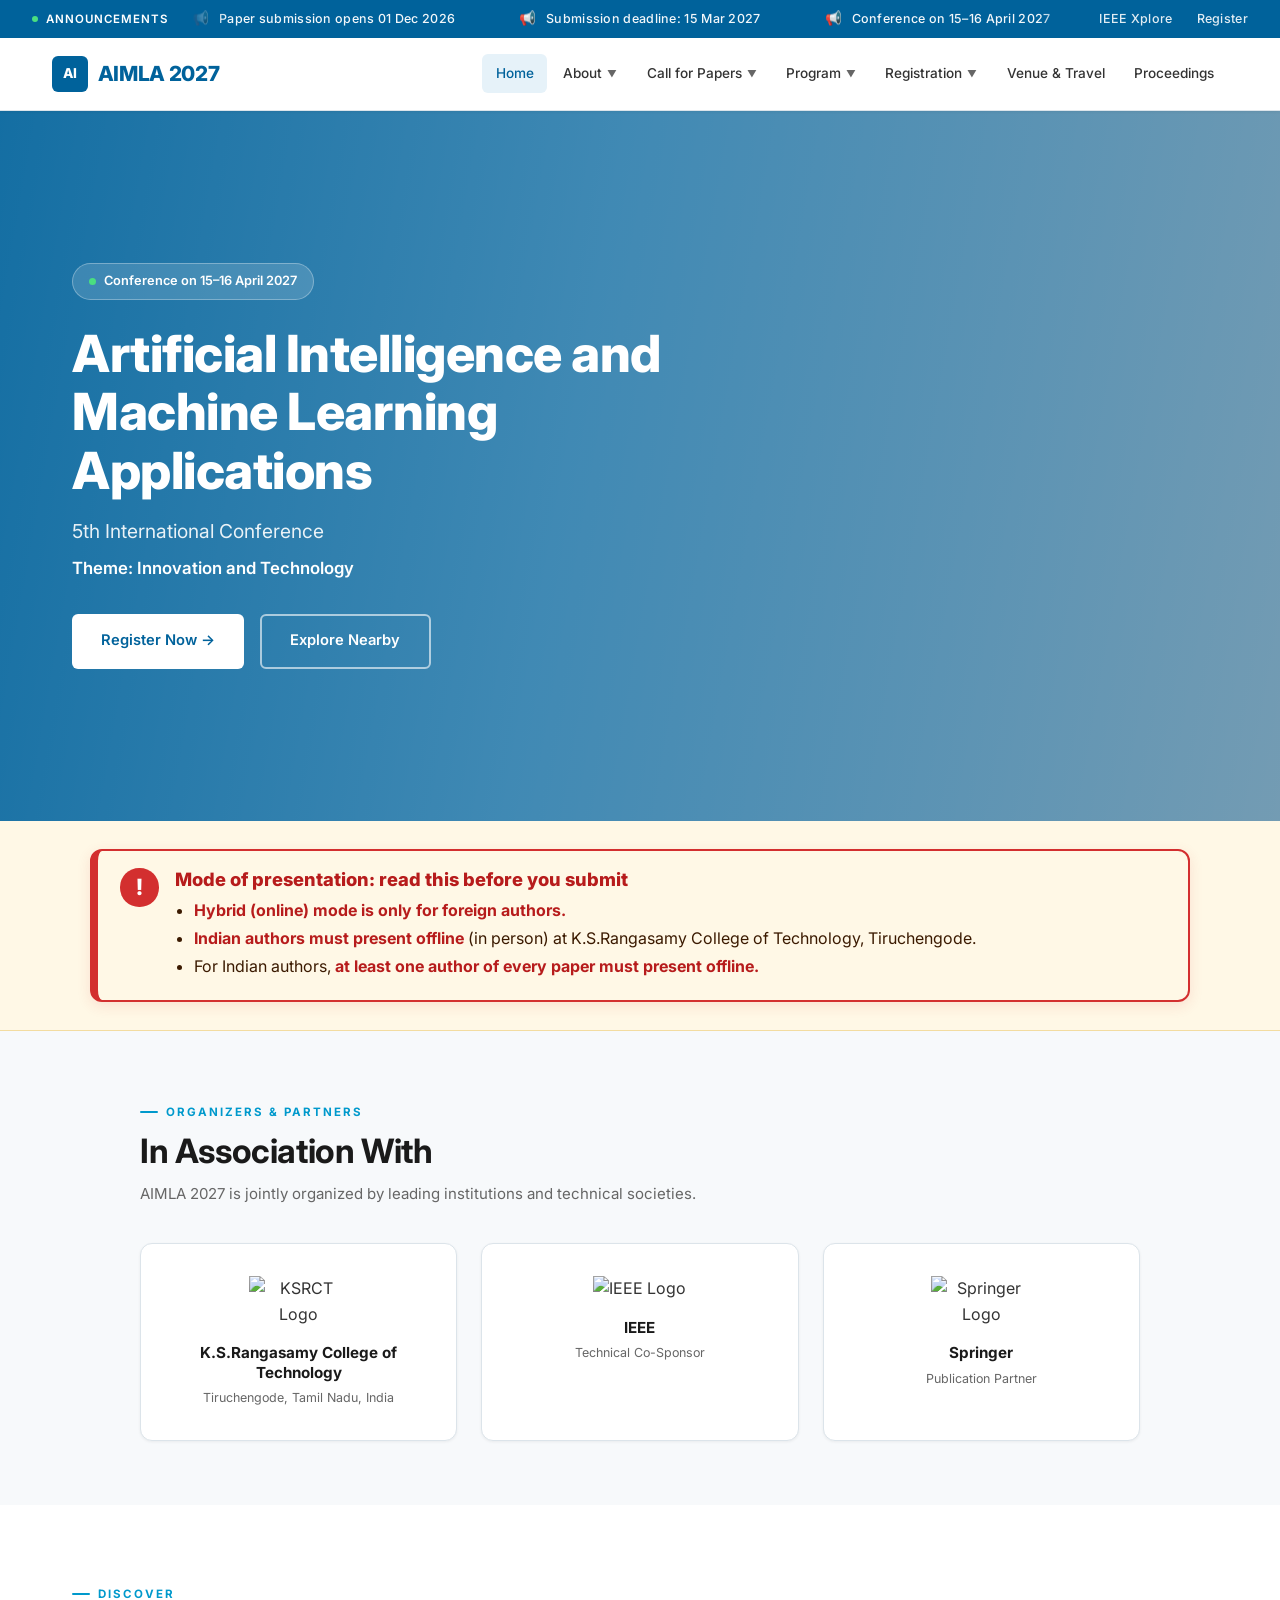
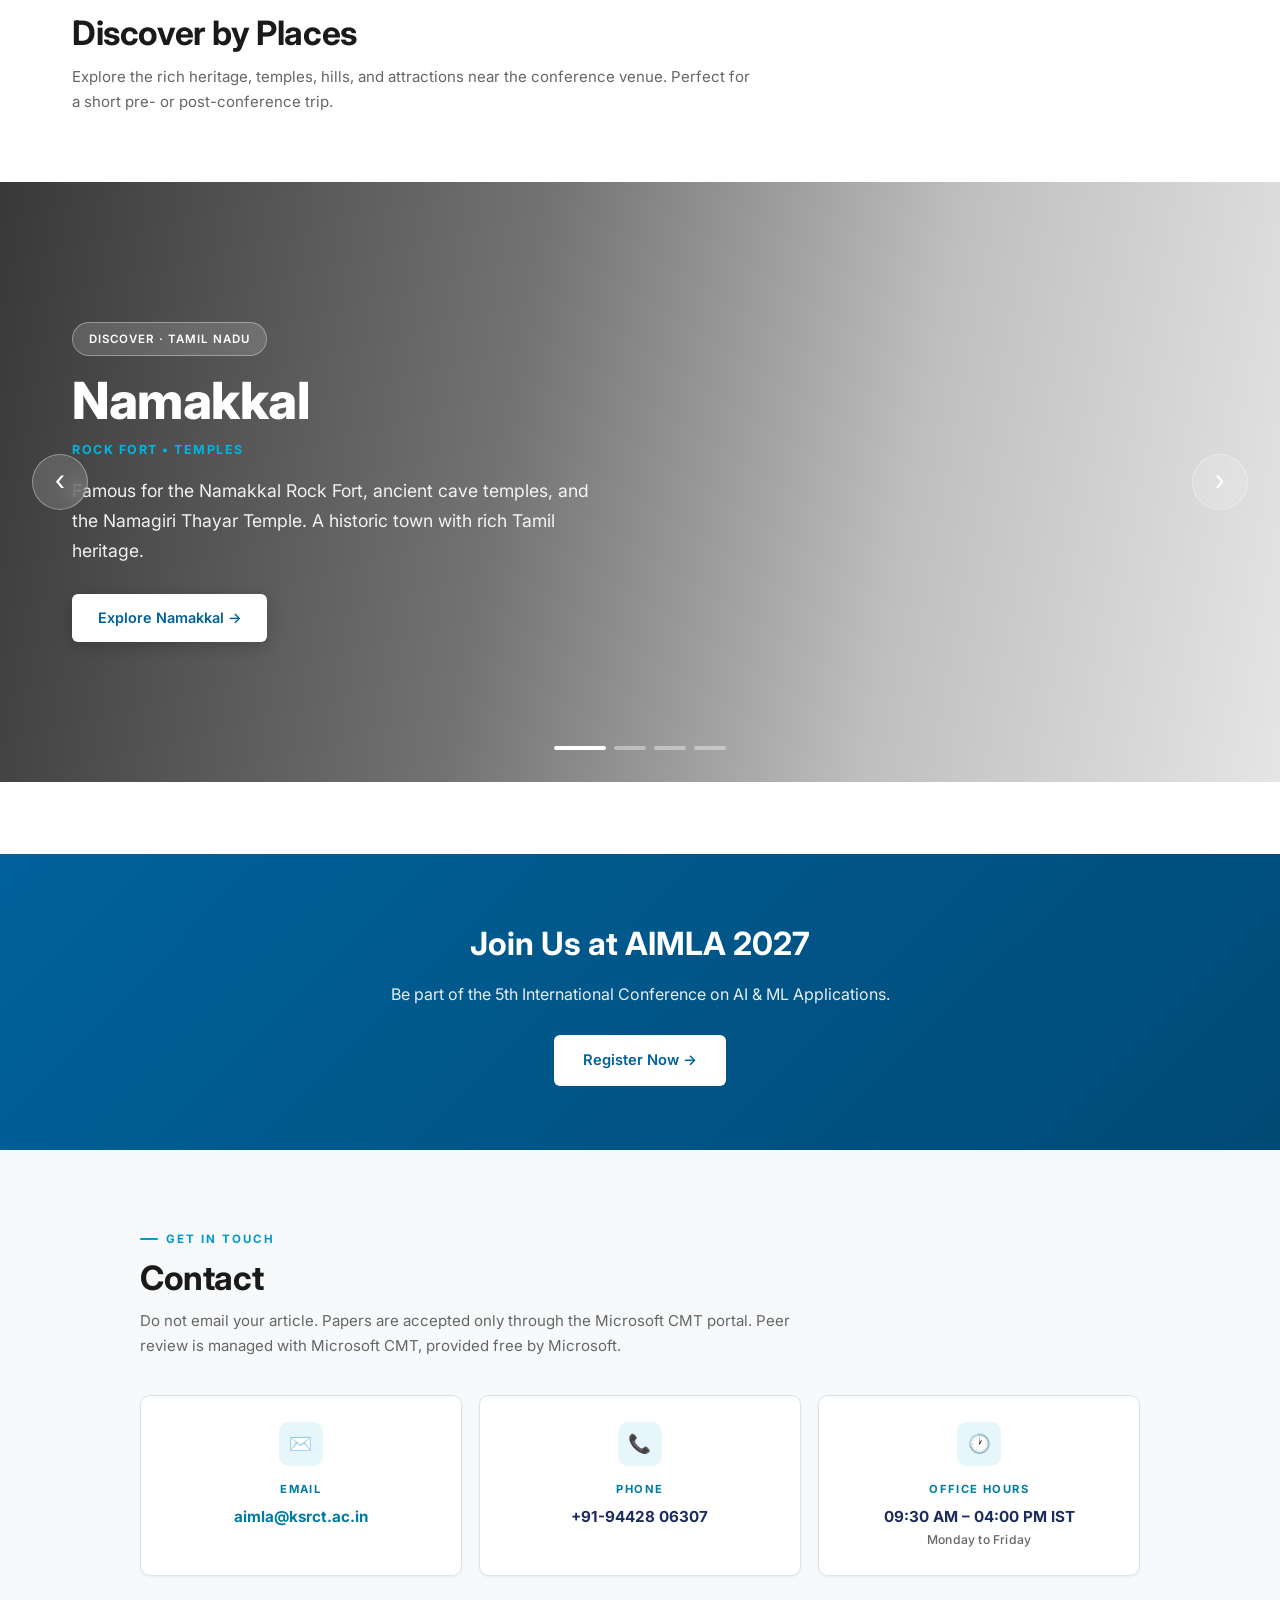
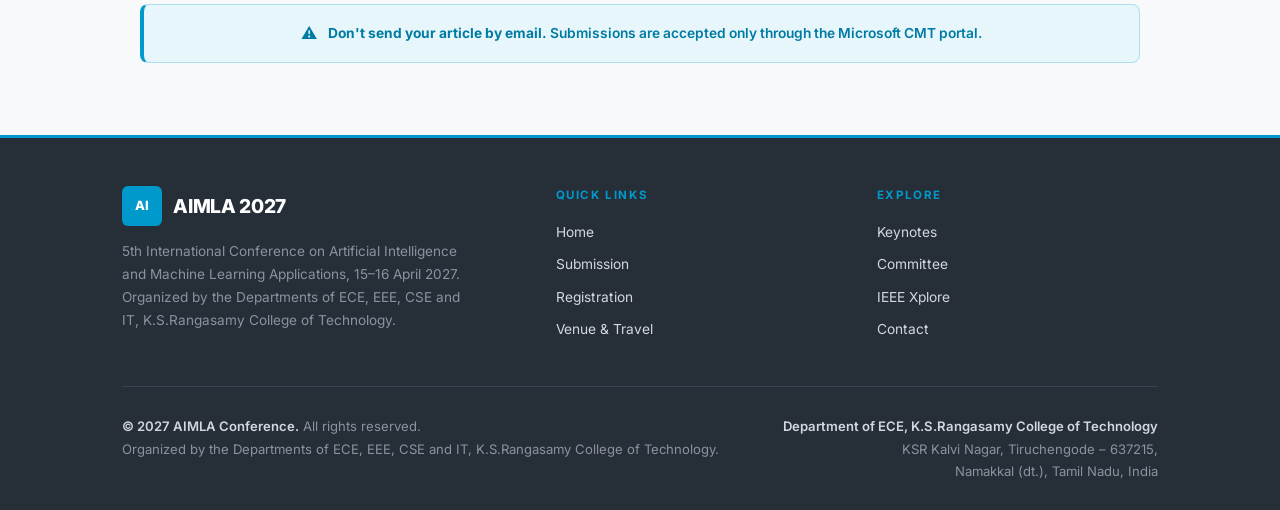
==== index.html @ 631e7b5c "Add files via upload" ====
<!DOCTYPE html>
<html lang="en">
<head>
    <meta charset="UTF-8">
    <meta name="viewport" content="width=device-width, initial-scale=1.0">
    <title>AIMLA 2027 - International Conference on AI &amp; ML Applications</title>
    <meta name="description" content="AIMLA 2027: 5th International Conference on Artificial Intelligence and Machine Learning Applications, 15–16 April 2027, K.S.Rangasamy College of Technology, Tiruchengode.">
    <link rel="preconnect" href="https://fonts.googleapis.com">
    <link rel="preconnect" href="https://fonts.gstatic.com" crossorigin>
    <link href="https://fonts.googleapis.com/css2?family=Inter:wght@300;400;500;600;700;800&family=Playfair+Display:ital,wght@0,600;0,700;1,600&display=swap" rel="stylesheet">
    <link rel="stylesheet" href="assets/css/site-header.css">
    <link rel="stylesheet" href="assets/css/home.css">
    <link rel="stylesheet" href="assets/css/site-footer.css">
</head>
<body>

    <!-- ===== TOP UTILITY BAR ===== -->
    <div class="top-bar">
        <div class="top-bar-left">Announcements</div>

        <div class="marquee-wrap" aria-label="Announcements">
            <div class="marquee-track">
                <span>Paper submission opens 01 Dec 2026</span>
                <span>Submission deadline: 15 Mar 2027</span>
                <span>Conference on 15–16 April 2027</span>
                <span>Hybrid mode is only for foreign authors · Indian authors must present offline</span>
                <span>Submit only via Microsoft CMT portal</span>
                <!-- duplicate for seamless loop -->
                <span aria-hidden="true">Paper submission opens 01 Dec 2026</span>
                <span aria-hidden="true">Submission deadline: 15 Mar 2027</span>
                <span aria-hidden="true">Conference on 15–16 April 2027</span>
                <span aria-hidden="true">Hybrid mode is only for foreign authors · Indian authors must present offline</span>
                <span aria-hidden="true">Submit only via Microsoft CMT portal</span>
            </div>
        </div>

        <div class="top-bar-links">
            <a href="https://ieeexplore.ieee.org" target="_blank" rel="noopener">IEEE Xplore</a>
            <a href="registration.html#registration">Register</a>
        </div>
    </div>

    <!-- ===== NAVIGATION ===== -->
    <nav>
        <div class="nav-container">
            <a href="index.html" class="nav-logo">
                <span class="logo-mark">AI</span>
                AIMLA 2027            </a>

            <button class="mobile-toggle" onclick="toggleNav()" aria-label="Menu">☰</button>

            <ul class="nav-menu" id="navMenu">
                <li class="nav-item active">
                    <a href="index.html">Home</a>
                </li>

                <li class="nav-item">
                    <a href="about.html">About <span class="chevron">▼</span></a>
                    <ul class="dropdown">
                        <li><a href="about.html#about">About Conference</a></li>
                        <li><a href="about.html#committee">Committee</a></li>
                        <li><a href="callforpapers.html#keynote-speakers">Keynote Speakers</a></li>
                    </ul>
                </li>

                <li class="nav-item">
                    <a href="callforpapers.html">Call for Papers <span class="chevron">▼</span></a>
                    <ul class="dropdown">
                        <li><a href="callforpapers.html#topics">Topics</a></li>
                        <li><a href="callforpapers.html#submission">Submission</a></li>
                        <li><a href="callforpapers.html#guidelines">Guidelines</a></li>
                    </ul>
                </li>

                <li class="nav-item">
                    <a href="program.html">Program <span class="chevron">▼</span></a>
                    <ul class="dropdown">
                        <li><a href="program.html#dates">Important Dates</a></li>
                        <li><a href="program.html#schedule">Schedule / Technical Sessions</a></li>
                    </ul>
                </li>

                <li class="nav-item">
                    <a href="registration.html">Registration <span class="chevron">▼</span></a>
                    <ul class="dropdown">
                        <li><a href="registration.html#fees">Fees</a></li>
                        <li><a href="registration.html#registration">Register Now</a></li>
                    </ul>
                </li>

                <li class="nav-item">
                    <a href="venue-travel.html">Venue &amp; Travel</a>
                </li>

                <li class="nav-item">
                    <a href="proceedings.html">Proceedings</a>
                </li>
            </ul>
        </div>
    </nav>
    <!-- ===== HERO ===== -->
    <section class="hero" id="home">
        <div class="hero-bg">
            <div class="slide active" style="background-image: url('https://images.unsplash.com/photo-1540575467063-178a50c2df87?w=1600&amp;q=80');"></div>
            <div class="slide" style="background-image: url('https://images.unsplash.com/photo-1505373877841-8d25f7d46678?w=1600&amp;q=80');"></div>
            <div class="slide" style="background-image: url('https://images.unsplash.com/photo-1515187029135-18ee286d815b?w=1600&amp;q=80');"></div>
            <div class="slide" style="background-image: url('https://images.unsplash.com/photo-1475721027785-f74eccf877e2?w=1600&amp;q=80');"></div>
        </div>
        <div class="hero-overlay"></div>
        <div class="hero-content">
            <div class="hero-inner">
                <div class="hero-badge">
                    <span class="dot"></span>
                    Conference on 15–16 April 2027                </div>
                <h1>Artificial Intelligence and Machine Learning Applications</h1>
                <p class="subtitle">5th International Conference</p>
                <p class="theme">Theme: Innovation and Technology</p>
                <div class="hero-buttons">
                    <a href="registration.html#registration" class="btn btn-primary">Register Now →</a>
                    <a href="#places" class="btn btn-outline">Explore Nearby</a>
                </div>
            </div>
        </div>
    </section>

    <!-- ===== MODE OF PRESENTATION ===== -->
    <section class="mode-notice-wrap" id="presentation-mode">
        <aside class="mode-notice" role="note" aria-label="Mode of presentation">
    <div class="mode-notice-icon" aria-hidden="true">!</div>
    <div class="mode-notice-body">
        <h3>Mode of presentation: read this before you submit</h3>
        <ul>
            <li><strong>Hybrid (online) mode is only for foreign authors.</strong></li>
            <li><strong>Indian authors must present offline</strong> (in person) at K.S.Rangasamy College of Technology, Tiruchengode.</li>
            <li>For Indian authors, <strong>at least one author of every paper must present offline.</strong></li>
        </ul>
    </div>
</aside>
    </section>

    <!-- ===== LOGOS ===== -->
    <section class="organizers-section" id="organizers">
        <div class="container">
            <div class="section-label">Organizers &amp; Partners</div>
            <h2 class="section-title">In Association With</h2>
            <p class="section-desc">AIMLA 2027 is jointly organized by leading institutions and technical societies.</p>

            <div class="logo-grid">
                <div class="logo-card">
                    <img src="https://static.wixstatic.com/media/8faa5b_3dc1d5462a7143ef912d4c96c3cba449~mv2.png/v1/fill/w_165,h_153,al_c,q_85/8faa5b_3dc1d5462a7143ef912d4c96c3cba449~mv2.png" alt="KSRCT Logo" loading="lazy">
                    <h3>K.S.Rangasamy College of Technology</h3>
                    <p>Tiruchengode, Tamil Nadu, India</p>
                </div>
                <div class="logo-card">
                    <img src="https://upload.wikimedia.org/wikipedia/commons/thumb/2/2f/IEEE_logo.svg/320px-IEEE_logo.svg.png" alt="IEEE Logo" loading="lazy">
                    <h3>IEEE</h3>
                    <p>Technical Co-Sponsor</p>
                </div>
                <div class="logo-card">
                    <img src="https://upload.wikimedia.org/wikipedia/commons/thumb/5/5c/Springer_Logo.svg/320px-Springer_Logo.svg.png" alt="Springer Logo" loading="lazy">
                    <h3>Springer</h3>
                    <p>Publication Partner</p>
                </div>
            </div>
        </div>
    </section>

    <!-- ===== DISCOVER BY PLACES — FULL WIDTH ===== -->
    <section class="places-section" id="places">

        <!-- Heading — container-ku ulla -->
        <div class="places-heading">
            <div class="section-label">Discover</div>
            <h2 class="section-title">Discover by Places</h2>
            <p class="section-desc">Explore the rich heritage, temples, hills, and attractions near the conference venue. Perfect for a short pre- or post-conference trip.</p>
        </div>

        <!-- ✅ FULL WIDTH CAROUSEL — container illa -->
        <div class="places-carousel">

            <!-- SLIDE 1: NAMAKKAL -->
            <div class="place-slide active">
                <div class="place-slide-bg" style="background-image: url('https://images.unsplash.com/photo-1609920658906-8223bd289001?w=1920&q=80');"></div>
                <div class="place-slide-overlay"></div>
                <div class="place-slide-content">
                    <div class="place-slide-inner">
                        <div class="place-badge">Discover · Tamil Nadu</div>
                        <h2>Namakkal</h2>
                        <p class="place-tag">Rock Fort • Temples</p>
                        <p class="place-desc">Famous for the Namakkal Rock Fort, ancient cave temples, and the Namagiri Thayar Temple. A historic town with rich Tamil heritage.</p>
                        <a href="https://www.tamilnadutourism.tn.gov.in/destinations/namakkal" target="_blank" rel="noopener" class="place-btn">Explore Namakkal →</a>
                    </div>
                </div>
            </div>

            <!-- SLIDE 2: SALEM -->
            <div class="place-slide">
                <div class="place-slide-bg" style="background-image: url('https://images.unsplash.com/photo-1582510003544-4d00b7f74220?w=1920&q=80');"></div>
                <div class="place-slide-overlay"></div>
                <div class="place-slide-content">
                    <div class="place-slide-inner">
                        <div class="place-badge">Discover · Tamil Nadu</div>
                        <h2>Salem</h2>
                        <p class="place-tag">Hills • Steel City</p>
                        <p class="place-desc">Known as the Steel City of India, Salem offers Yercaud hills, Mettur Dam, and the historic Kottai Mariamman Temple.</p>
                        <a href="https://www.tamilnadutourism.tn.gov.in/destinations/salem" target="_blank" rel="noopener" class="place-btn">Explore Salem →</a>
                    </div>
                </div>
            </div>

            <!-- SLIDE 3: ERODE -->
            <div class="place-slide">
                <div class="place-slide-bg" style="background-image: url('https://images.unsplash.com/photo-1506461883276-594a12b11cf3?w=1920&q=80');"></div>
                <div class="place-slide-overlay"></div>
                <div class="place-slide-content">
                    <div class="place-slide-inner">
                        <div class="place-badge">Discover · Tamil Nadu</div>
                        <h2>Erode</h2>
                        <p class="place-tag">Bhavani • Textile Hub</p>
                        <p class="place-desc">Home to the Bhavani Sangameswarar Temple, Vellode Bird Sanctuary, and the famous Kalingarayan Anicut on the Cauvery River.</p>
                        <a href="https://www.tamilnadutourism.tn.gov.in/destinations/erode" target="_blank" rel="noopener" class="place-btn">Explore Erode →</a>
                    </div>
                </div>
            </div>

            <!-- SLIDE 4: COIMBATORE -->
            <div class="place-slide">
                <div class="place-slide-bg" style="background-image: url('https://images.unsplash.com/photo-1598324789736-4861f89564a0?w=1920&q=80');"></div>
                <div class="place-slide-overlay"></div>
                <div class="place-slide-content">
                    <div class="place-slide-inner">
                        <div class="place-badge">Discover · Tamil Nadu</div>
                        <h2>Coimbatore</h2>
                        <p class="place-tag">Kovai • Manchester of South India</p>
                        <p class="place-desc">Gateway to the Nilgiris, with Marudhamalai Temple, Siruvani Waterfalls, and the vibrant Isha Yoga Center.</p>
                        <a href="https://www.tamilnadutourism.tn.gov.in/destinations/coimbatore" target="_blank" rel="noopener" class="place-btn">Explore Coimbatore →</a>
                    </div>
                </div>
            </div>

            <!-- ARROWS -->
            <button class="place-nav prev" onclick="prevPlace()" aria-label="Previous">‹</button>
            <button class="place-nav next" onclick="nextPlace()" aria-label="Next">›</button>

            <!-- DOTS -->
            <div class="place-dots">
                <button class="place-dot active" onclick="goToPlace(0)" aria-label="Namakkal"></button>
                <button class="place-dot" onclick="goToPlace(1)" aria-label="Salem"></button>
                <button class="place-dot" onclick="goToPlace(2)" aria-label="Erode"></button>
                <button class="place-dot" onclick="goToPlace(3)" aria-label="Coimbatore"></button>
            </div>

        </div>
    </section>

    <!-- ===== CTA ===== -->
    <section class="cta-section" id="registration">
        <div class="container">
            <h2>Join Us at AIMLA 2027</h2>
            <p>Be part of the 5th International Conference on AI &amp; ML Applications.</p>
            <a href="registration.html#registration" class="btn btn-primary">Register Now →</a>
        </div>
    </section>

    <script src="assets/script/home.js"></script>
    <!-- ===== CONTACT ===== -->
    <main class="main-content" id="contact">
        <div class="container">
            <div class="section-label">Get in Touch</div>
            <h1 class="section-title">Contact</h1>
            <p class="section-desc">
                Do not email your article. Papers are accepted only through the Microsoft CMT portal. Peer review is managed with Microsoft CMT, provided free by Microsoft.
            </p>
            <div class="contact-grid">
                <div class="contact-card">
                    <div class="contact-icon">✉️</div>
                    <h4>Email</h4>
                    <p><a href="mailto:aimla@ksrct.ac.in">aimla@ksrct.ac.in</a></p>
                </div>
                <div class="contact-card">
                    <div class="contact-icon">📞</div>
                    <h4>Phone</h4>
                    <p>+91-94428 06307</p>
                </div>
                <div class="contact-card">
                    <div class="contact-icon">🕐</div>
                    <h4>Office Hours</h4>
                    <p>
                        09:30 AM – 04:00 PM IST                        <span class="subline">Monday to Friday</span>
                    </p>
                </div>
            </div>
            <div class="contact-note">
                <span class="note-icon">⚠️</span>
                <p><strong>Don't send your article by email.</strong> Submissions are accepted only through the Microsoft CMT portal.</p>
            </div>
        </div>
    </main>

    <!-- ===== FOOTER ===== -->
    <footer>
        <div class="footer-inner">
            <div class="footer-top">
                <div class="footer-brand-block footer-col">
                    <div class="footer-logo">
                        <span class="logo-mark">AI</span>
                        <span class="brand-name">AIMLA 2027</span>
                    </div>
                    <p class="brand-desc">
                        5th International Conference on Artificial Intelligence and Machine Learning Applications, 15–16 April 2027. Organized by the Departments of ECE, EEE, CSE and IT, K.S.Rangasamy College of Technology.                    </p>
                </div>
                <div class="footer-col">
                    <h5>Quick Links</h5>
                    <ul>
                        <li><a href="index.html">Home</a></li>
                        <li><a href="callforpapers.html#submission">Submission</a></li>
                        <li><a href="registration.html">Registration</a></li>
                        <li><a href="venue-travel.html">Venue &amp; Travel</a></li>
                    </ul>
                </div>
                <div class="footer-col">
                    <h5>Explore</h5>
                    <ul>
                        <li><a href="callforpapers.html#keynote-speakers">Keynotes</a></li>
                        <li><a href="about.html#committee">Committee</a></li>
                        <li><a href="https://ieeexplore.ieee.org" target="_blank" rel="noopener">IEEE Xplore</a></li>
                        <li><a href="#contact">Contact</a></li>
                    </ul>
                </div>
            </div>
            <div class="footer-bottom">
                <div class="footer-copy">
                    <strong>© 2027 AIMLA Conference.</strong> All rights reserved.<br>
                    Organized by the Departments of ECE, EEE, CSE and IT, K.S.Rangasamy College of Technology.                </div>
                <div class="footer-address">
                    <strong>Department of ECE, K.S.Rangasamy College of Technology</strong><br>
                    KSR Kalvi Nagar, Tiruchengode – 637215,<br>
                    Namakkal (dt.), Tamil Nadu, India
                </div>
            </div>
        </div>
    </footer>

    <script src="assets/script/site.js"></script>
</body>
</html>
---- assets/css/site-header.css ----
* { margin: 0; padding: 0; box-sizing: border-box; }

:root {
    --ieee-blue: #00629B;
    --ieee-blue-dark: #004a75;
    --ieee-blue-light: #e6f2f9;
    --ieee-cyan: #00b5e2;
    --text-dark: #1a1a1a;
    --text-body: #333333;
    --text-muted: #666666;
    --bg-white: #ffffff;
    --border: #dce4ea;
    --shadow-sm: 0 1px 3px rgba(0,0,0,0.08);
    --shadow-md: 0 4px 12px rgba(0,0,0,0.1);
    --shadow-lg: 0 10px 30px rgba(0,0,0,0.14);
}

html { scroll-behavior: smooth; }

body {
    font-family: 'Inter', -apple-system, BlinkMacSystemFont, 'Segoe UI', sans-serif;
    background: var(--bg-white);
    color: var(--text-body);
    line-height: 1.65;
    -webkit-font-smoothing: antialiased;
}

/* ===== TOP UTILITY BAR with marquee ===== */
.top-bar {
    background: var(--ieee-blue);
    color: #fff;
    font-size: 0.78rem;
    padding: 0.5rem 2rem;
    display: flex;
    justify-content: space-between;
    align-items: center;
    gap: 1.5rem;
    letter-spacing: 0.3px;
}

.top-bar-left {
    font-weight: 600;
    white-space: nowrap;
    flex-shrink: 0;
    display: flex;
    align-items: center;
    gap: 0.5rem;
    text-transform: uppercase;
    letter-spacing: 1px;
    font-size: 0.72rem;
}

.top-bar-left::before {
    content: '';
    width: 6px;
    height: 6px;
    background: #4ade80;
    border-radius: 50%;
    animation: pulse 2s infinite;
}

@keyframes pulse {
    0%, 100% { opacity: 1; transform: scale(1); }
    50% { opacity: 0.5; transform: scale(1.4); }
}

.marquee-wrap {
    flex: 1;
    overflow: hidden;
    position: relative;
    mask-image: linear-gradient(to right, transparent 0%, #000 4%, #000 96%, transparent 100%);
    -webkit-mask-image: linear-gradient(to right, transparent 0%, #000 4%, #000 96%, transparent 100%);
}

.marquee-track {
    display: inline-flex;
    white-space: nowrap;
    animation: scroll-left 35s linear infinite;
    will-change: transform;
}

.marquee-track span {
    padding-right: 4rem;
    color: rgba(255,255,255,0.95);
    font-weight: 500;
}

.marquee-track span::before {
    content: '📢';
    margin-right: 0.6rem;
    font-size: 0.85rem;
}

@keyframes scroll-left {
    0%   { transform: translateX(0); }
    100% { transform: translateX(-50%); }
}

.marquee-wrap:hover .marquee-track {
    animation-play-state: paused;
}

.top-bar-links {
    display: flex;
    gap: 1.5rem;
    flex-shrink: 0;
}

.top-bar-links a {
    color: rgba(255,255,255,0.88);
    text-decoration: none;
    transition: color 0.2s;
    font-weight: 500;
    white-space: nowrap;
}

.top-bar-links a:hover { color: #fff; }

/* ===== NAVIGATION ===== */
nav {
    position: sticky;
    top: 0;
    width: 100%;
    background: rgba(255,255,255,0.98);
    backdrop-filter: blur(10px);
    border-bottom: 1px solid var(--border);
    z-index: 1000;
    box-shadow: var(--shadow-sm);
}

.nav-container {
    max-width: 1240px;
    margin: 0 auto;
    display: flex;
    justify-content: space-between;
    align-items: center;
    height: 72px;
    padding: 0 2rem;
}

.nav-logo {
    display: flex;
    align-items: center;
    gap: 0.6rem;
    font-size: 1.3rem;
    font-weight: 800;
    color: var(--ieee-blue);
    text-decoration: none;
    letter-spacing: -0.3px;
    flex-shrink: 0;
}

.nav-logo .logo-mark {
    width: 36px;
    height: 36px;
    background: var(--ieee-blue);
    border-radius: 6px;
    display: flex;
    align-items: center;
    justify-content: center;
    color: #fff;
    font-size: 0.85rem;
    font-weight: 800;
}

/* ===== NAV MENU ===== */
.nav-menu {
    display: flex;
    align-items: center;
    gap: 0.15rem;
    list-style: none;
}

.nav-item {
    position: relative;
}

.nav-item > a {
    display: inline-flex;
    align-items: center;
    gap: 0.3rem;
    color: var(--text-body);
    text-decoration: none;
    font-size: 0.85rem;
    font-weight: 500;
    padding: 0.55rem 0.85rem;
    border-radius: 6px;
    transition: all 0.2s;
    white-space: nowrap;
    cursor: pointer;
}

.nav-item > a:hover,
.nav-item.active > a {
    color: var(--ieee-blue);
    background: var(--ieee-blue-light);
}

.nav-item .chevron {
    font-size: 0.6rem;
    transition: transform 0.25s;
    color: var(--text-muted);
    display: inline-block;
    line-height: 1;
}

.nav-item:hover .chevron,
.nav-item.open .chevron {
    transform: rotate(180deg);
    color: var(--ieee-blue);
}

/* ===== DROPDOWN ===== */
.dropdown {
    position: absolute;
    top: calc(100% + 8px);
    left: 0;
    min-width: 220px;
    background: #fff;
    border: 1px solid var(--border);
    border-radius: 10px;
    box-shadow: var(--shadow-lg);
    padding: 0.5rem;
    list-style: none;
    opacity: 0;
    visibility: hidden;
    transform: translateY(-8px);
    transition: opacity 0.2s ease, transform 0.2s ease, visibility 0.2s;
    z-index: 100;
}

.nav-item:hover .dropdown,
.nav-item.open .dropdown {
    opacity: 1;
    visibility: visible;
    transform: translateY(0);
}

.dropdown::before {
    content: '';
    position: absolute;
    top: -8px;
    left: 0;
    right: 0;
    height: 8px;
}

.dropdown li a {
    display: flex;
    align-items: center;
    gap: 0.5rem;
    color: var(--text-body);
    text-decoration: none;
    font-size: 0.85rem;
    font-weight: 500;
    padding: 0.65rem 0.9rem;
    border-radius: 7px;
    transition: all 0.18s;
    white-space: nowrap;
}

.dropdown li a:hover {
    background: var(--ieee-blue-light);
    color: var(--ieee-blue);
    padding-left: 1.1rem;
}

.dropdown li a::before {
    content: '';
    width: 4px;
    height: 4px;
    border-radius: 50%;
    background: var(--ieee-blue);
    opacity: 0;
    transition: opacity 0.18s;
}

.dropdown li a:hover::before {
    opacity: 1;
}

/* ===== MOBILE TOGGLE ===== */
.mobile-toggle {
    display: none;
    background: none;
    border: none;
    color: var(--text-dark);
    font-size: 1.5rem;
    cursor: pointer;
    padding: 0.5rem;
}

/* ===== RESPONSIVE ===== */
@media (max-width: 1150px) {
    .nav-item > a { padding: 0.55rem 0.6rem; font-size: 0.82rem; }
}

@media (max-width: 1024px) {
    .nav-container { padding: 0 1.25rem; }

    .mobile-toggle { display: block; }

    .nav-menu {
        display: none;
        position: absolute;
        top: 72px;
        left: 0;
        right: 0;
        background: #fff;
        flex-direction: column;
        align-items: stretch;
        padding: 0.75rem 1rem 1.25rem;
        gap: 0.15rem;
        border-bottom: 1px solid var(--border);
        box-shadow: var(--shadow-md);
        max-height: calc(100vh - 72px);
        overflow-y: auto;
    }

    .nav-menu.open { display: flex; }

    .nav-item { position: static; }

    .nav-item > a {
        display: flex;
        justify-content: space-between;
        padding: 0.85rem 1rem;
        font-size: 0.9rem;
        border-radius: 8px;
    }

    /* Mobile accordion dropdowns */
    .dropdown {
        position: static;
        opacity: 1;
        visibility: visible;
        transform: none;
        box-shadow: none;
        border: none;
        border-left: 2px solid var(--border);
        border-radius: 0;
        padding: 0 0 0 1rem;
        margin: 0.25rem 0 0.5rem 1rem;
        max-height: 0;
        overflow: hidden;
        transition: max-height 0.3s ease, margin 0.3s ease;
    }

    .nav-item.open .dropdown {
        max-height: 500px;
        margin: 0.25rem 0 0.75rem 1rem;
    }

    .nav-item:hover .dropdown {
        max-height: 0;
        margin: 0.25rem 0 0.5rem 1rem;
    }

    .nav-item.open:hover .dropdown {
        max-height: 500px;
        margin: 0.25rem 0 0.75rem 1rem;
    }

    .dropdown li a {
        padding: 0.65rem 0.9rem;
        font-size: 0.85rem;
    }

    .dropdown li a:hover { padding-left: 1.1rem; }
}

@media (max-width: 780px) {
    .top-bar { padding: 0.5rem 1rem; font-size: 0.72rem; }
    .top-bar-links { gap: 1rem; }
}

@media (max-width: 520px) {
    .top-bar-left { display: none; }
    .top-bar-links a:first-child { display: none; }
    .nav-logo { font-size: 1.1rem; }
    .nav-logo .logo-mark { width: 32px; height: 32px; font-size: 0.8rem; }
}

/* Anchored sections clear the sticky nav */
[id] { scroll-margin-top: 80px; }

/* ===== Mode-of-presentation notice (shared, high visibility) ===== */
.mode-notice-wrap { background: #fff8e6; padding: 1.75rem 1.5rem; border-bottom: 1px solid #f3dca0; }
.mode-notice-wrap .mode-notice { max-width: 1100px; margin: 0 auto; }
.mode-notice {
    display: flex;
    gap: 1rem;
    align-items: flex-start;
    background: #fff8e6;
    border: 2px solid #d32f2f;
    border-left-width: 8px;
    border-radius: 12px;
    padding: 1.1rem 1.4rem;
    margin: 1.5rem 0;
    color: #3b1a00;
    box-shadow: 0 4px 14px rgba(211, 47, 47, 0.12);
    text-align: left;
}
.mode-notice-icon {
    flex: 0 0 auto;
    width: 2.4rem;
    height: 2.4rem;
    border-radius: 50%;
    background: #d32f2f;
    color: #fff;
    font-weight: 800;
    font-size: 1.4rem;
    line-height: 2.4rem;
    text-align: center;
}
.mode-notice h3 { font-size: 1.15rem; font-weight: 800; color: #b71c1c; margin-bottom: 0.4rem; line-height: 1.3; }
.mode-notice ul { margin: 0; padding-left: 1.2rem; }
.mode-notice li { font-size: 1rem; line-height: 1.55; margin: 0.2rem 0; }
.mode-notice p { font-size: 0.98rem; line-height: 1.55; margin: 0; }
.mode-notice strong { color: #b71c1c; }
.mode-notice.compact { padding: 0.8rem 1.1rem; margin: 1.25rem 0; }
.mode-notice.compact .mode-notice-icon { width: 1.9rem; height: 1.9rem; line-height: 1.9rem; font-size: 1.1rem; }
@media (max-width: 520px) {
    .mode-notice { padding: 0.9rem 1rem; gap: 0.7rem; border-left-width: 6px; }
    .mode-notice-icon { width: 1.9rem; height: 1.9rem; line-height: 1.9rem; font-size: 1.1rem; }
    .mode-notice h3 { font-size: 1.02rem; }
    .mode-notice li { font-size: 0.95rem; }
    .mode-notice-wrap { padding: 1.25rem 1rem; }
}
---- assets/css/home.css ----
/* ============================================
   GLOBAL RESET & VARIABLES
   ============================================ */
* { margin: 0; padding: 0; box-sizing: border-box; }

:root {
    --ieee-blue: #00629B;
    --ieee-blue-dark: #004a75;
    --ieee-blue-light: #e6f2f9;
    --ieee-cyan: #00b5e2;
    --text-dark: #1a1a1a;
    --text-body: #333333;
    --text-muted: #666666;
    --bg-white: #ffffff;
    --bg-light: #f7f9fb;
    --border: #dce4ea;
    --shadow-sm: 0 1px 3px rgba(0,0,0,0.08);
    --shadow-md: 0 4px 12px rgba(0,0,0,0.1);
    --shadow-lg: 0 10px 30px rgba(0,0,0,0.14);
}

html, body {
    scroll-behavior: smooth;
    overflow-x: hidden;         /* ✅ Horizontal scroll-ku prevent */
}

body {
    font-family: 'Inter', -apple-system, BlinkMacSystemFont, 'Segoe UI', sans-serif;
    background: var(--bg-white);
    color: var(--text-body);
    line-height: 1.65;
    -webkit-font-smoothing: antialiased;
}

/* ============================================
   SECTION COMMON
   ============================================ */
section { padding: 4.5rem 2rem; }
.container { max-width: 1200px; margin: 0 auto; }

.section-label {
    font-size: 0.78rem;
    font-weight: 700;
    text-transform: uppercase;
    letter-spacing: 2px;
    color: var(--ieee-blue);
    margin-bottom: 0.75rem;
}

.section-title {
    font-size: clamp(1.5rem, 3vw, 2.1rem);
    font-weight: 700;
    margin-bottom: 1rem;
    color: var(--text-dark);
    letter-spacing: -0.3px;
    line-height: 1.25;
}

.section-desc {
    color: var(--text-muted);
    font-size: 1rem;
    max-width: 780px;
    margin-bottom: 2rem;
}

.btn {
    padding: 0.85rem 1.8rem;
    border-radius: 6px;
    font-size: 0.92rem;
    font-weight: 600;
    text-decoration: none;
    transition: all 0.25s;
    cursor: pointer;
    border: none;
    display: inline-flex;
    align-items: center;
    gap: 0.5rem;
    font-family: inherit;
}

.btn-primary { background: #fff; color: var(--ieee-blue); }
.btn-primary:hover {
    background: var(--ieee-blue-light);
    transform: translateY(-2px);
    box-shadow: 0 6px 20px rgba(0,0,0,0.2);
}

.btn-outline {
    background: transparent;
    color: #fff;
    border: 2px solid rgba(255,255,255,0.6);
}
.btn-outline:hover {
    border-color: #fff;
    background: rgba(255,255,255,0.1);
}

/* ============================================
   HERO
   ============================================ */
.hero {
    position: relative;
    min-height: 620px;
    display: flex;
    align-items: center;
    overflow: hidden;
}

.hero-bg { position: absolute; inset: 0; z-index: 0; }
.hero-bg .slide {
    position: absolute;
    inset: 0;
    background-size: cover;
    background-position: center;
    opacity: 0;
    transition: opacity 1.5s ease-in-out;
}
.hero-bg .slide.active { opacity: 1; }

.hero-overlay {
    position: absolute;
    inset: 0;
    background: linear-gradient(100deg, rgba(0,98,155,0.92) 0%, rgba(0,98,155,0.75) 45%, rgba(0,74,117,0.55) 100%);
    z-index: 1;
}

.hero-content {
    position: relative;
    z-index: 2;
    max-width: 1200px;
    margin: 0 auto;
    padding: 5rem 2rem;
    width: 100%;
}
.hero-inner { max-width: 720px; }

.hero-badge {
    display: inline-flex;
    align-items: center;
    gap: 0.5rem;
    background: rgba(255,255,255,0.15);
    border: 1px solid rgba(255,255,255,0.3);
    color: #fff;
    padding: 0.45rem 1rem;
    border-radius: 50px;
    font-size: 0.8rem;
    font-weight: 600;
    margin-bottom: 1.5rem;
}

.hero-badge .dot {
    width: 7px; height: 7px;
    background: #4ade80;
    border-radius: 50%;
    animation: pulse 2s infinite;
}

@keyframes pulse {
    0%, 100% { opacity: 1; transform: scale(1); }
    50% { opacity: 0.5; transform: scale(1.4); }
}

.hero h1 {
    font-size: clamp(2rem, 4.5vw, 3.2rem);
    font-weight: 800;
    line-height: 1.15;
    color: #fff;
    margin-bottom: 1rem;
    letter-spacing: -0.5px;
}

.hero .subtitle {
    font-size: clamp(1rem, 2vw, 1.2rem);
    color: rgba(255,255,255,0.9);
    margin-bottom: 0.5rem;
}

.hero .theme {
    font-size: clamp(0.95rem, 1.8vw, 1.05rem);
    color: #fff;
    font-weight: 600;
    margin-bottom: 2rem;
}

.hero-buttons { display: flex; gap: 1rem; flex-wrap: wrap; }

/* ============================================
   ORGANIZERS / 4 LOGOS
   ============================================ */
.organizers-section {
    padding: 4rem 2rem;
    background: var(--bg-light);
}

.logo-grid {
    display: grid;
    grid-template-columns: repeat(auto-fit, minmax(240px, 1fr));
    gap: 1.5rem;
    margin-top: 1rem;
}

.logo-card {
    background: #fff;
    border: 1px solid var(--border);
    border-radius: 12px;
    padding: 2rem 1.25rem;
    text-align: center;
    transition: all 0.3s ease;
    box-shadow: var(--shadow-sm);
}

.logo-card:hover {
    transform: translateY(-6px);
    box-shadow: var(--shadow-lg);
    border-color: var(--ieee-blue);
}

.logo-card img {
    max-width: 100px;
    max-height: 100px;
    object-fit: contain;
    margin-bottom: 1rem;
}

.logo-card h3 {
    font-size: 0.95rem;
    font-weight: 700;
    color: var(--text-dark);
    margin-bottom: 0.35rem;
    line-height: 1.3;
}

.logo-card p {
    font-size: 0.78rem;
    color: var(--text-muted);
}

/* ============================================
   DISCOVER BY PLACES — FULL WIDTH CAROUSEL ✅
   ============================================ */
.places-section {
    padding: 4.5rem 0;           /* ✅ Left/right padding REMOVE (0) */
    background: #fff;
}

/* Section heading — ithu mattum container-ku ulla */
.places-heading {
    max-width: 1200px;
    margin: 0 auto;
    padding: 0 2rem 2rem 2rem;   /* ✅ Padding heading-ku mattum */
}

/* ✅ FULL WIDTH CAROUSEL — container illa */
.places-carousel {
    position: relative;
    width: 100%;                  /* ✅ Full browser width */
    height: 600px;                /* ✅ Height (venumna maathunga) */
    overflow: hidden;
    /* ❌ NO border-radius, NO shadow, NO margin */
}

.place-slide {
    position: absolute;
    inset: 0;
    opacity: 0;
    visibility: hidden;
    transition: opacity 0.8s ease, visibility 0.8s;
    z-index: 1;
}

.place-slide.active {
    opacity: 1;
    visibility: visible;
    z-index: 2;
}

/* ✅ IMAGE FULL WIDTH */
.place-slide-bg {
    position: absolute;
    inset: 0;
    width: 100%;
    height: 100%;
    background-size: cover;
    background-position: center;
    background-repeat: no-repeat;
    transform: scale(1.05);
    transition: transform 7s ease-out;
}

.place-slide.active .place-slide-bg {
    transform: scale(1);
}

.place-slide-overlay {
    position: absolute;
    inset: 0;
    background: linear-gradient(
        100deg,
        rgba(0,0,0,0.78) 0%,
        rgba(0,0,0,0.55) 40%,
        rgba(0,0,0,0.25) 70%,
        rgba(0,0,0,0.1) 100%
    );
    z-index: 1;
}

/* Text content — max-width-a align pannanum */
.place-slide-content {
    position: relative;
    z-index: 2;
    height: 100%;
    max-width: 1200px;            /* ✅ Text max-width */
    margin: 0 auto;
    padding: 0 2rem;
    display: flex;
    align-items: center;
}

.place-slide-inner {
    max-width: 600px;
    color: #fff;
    animation: slideUp 0.7s ease both;
}

@keyframes slideUp {
    from { opacity: 0; transform: translateY(25px); }
    to   { opacity: 1; transform: translateY(0); }
}

.place-badge {
    display: inline-block;
    background: rgba(255,255,255,0.15);
    border: 1px solid rgba(255,255,255,0.35);
    color: #fff;
    padding: 0.4rem 1rem;
    border-radius: 50px;
    font-size: 0.72rem;
    font-weight: 600;
    letter-spacing: 1px;
    text-transform: uppercase;
    margin-bottom: 1rem;
    backdrop-filter: blur(10px);
}

.place-slide-inner h2 {
    font-size: clamp(2rem, 4.5vw, 3.2rem);
    font-weight: 800;
    color: #fff;
    line-height: 1.1;
    margin-bottom: 0.5rem;
    letter-spacing: -0.5px;
}

.place-tag {
    display: inline-block;
    font-size: 0.78rem;
    font-weight: 700;
    text-transform: uppercase;
    letter-spacing: 1.5px;
    color: var(--ieee-cyan);
    margin-bottom: 1rem;
}

.place-desc {
    font-size: clamp(0.95rem, 1.4vw, 1.1rem);
    color: rgba(255,255,255,0.92);
    line-height: 1.7;
    margin-bottom: 1.75rem;
    max-width: 520px;
}

.place-btn {
    display: inline-flex;
    align-items: center;
    gap: 0.5rem;
    background: #fff;
    color: var(--ieee-blue);
    padding: 0.8rem 1.6rem;
    border-radius: 6px;
    font-size: 0.9rem;
    font-weight: 600;
    text-decoration: none;
    transition: all 0.25s ease;
    box-shadow: 0 4px 16px rgba(0,0,0,0.2);
}

.place-btn:hover {
    background: var(--ieee-blue-light);
    transform: translateY(-2px);
    gap: 0.75rem;
}

/* ===== ARROWS ===== */
.place-nav {
    position: absolute;
    top: 50%;
    transform: translateY(-50%);
    width: 56px;
    height: 56px;
    border-radius: 50%;
    background: rgba(255,255,255,0.15);
    border: 1px solid rgba(255,255,255,0.35);
    color: #fff;
    font-size: 1.8rem;
    line-height: 1;
    cursor: pointer;
    z-index: 10;
    display: flex;
    align-items: center;
    justify-content: center;
    transition: all 0.25s ease;
    backdrop-filter: blur(10px);
    font-family: inherit;
    padding-bottom: 4px;
}

.place-nav:hover {
    background: rgba(255,255,255,0.35);
    transform: translateY(-50%) scale(1.08);
}

/* ✅ Arrows-a edge-la vaikkalaam */
.place-nav.prev { left: 2rem; }
.place-nav.next { right: 2rem; }

/* ===== DOTS ===== */
.place-dots {
    position: absolute;
    bottom: 2rem;
    left: 50%;
    transform: translateX(-50%);
    display: flex;
    gap: 0.5rem;
    z-index: 10;
}

.place-dot {
    width: 32px;
    height: 4px;
    border-radius: 50px;
    background: rgba(255,255,255,0.4);
    border: none;
    cursor: pointer;
    transition: all 0.3s ease;
    padding: 0;
}

.place-dot.active {
    background: #fff;
    width: 52px;
}

.place-dot:hover { background: rgba(255,255,255,0.7); }

/* ============================================
   CTA
   ============================================ */
.cta-section {
    padding: 4rem 2rem;
    background: linear-gradient(135deg, var(--ieee-blue) 0%, var(--ieee-blue-dark) 100%);
    color: #fff;
    text-align: center;
}

.cta-section h2 {
    font-size: clamp(1.5rem, 3vw, 2rem);
    font-weight: 700;
    margin-bottom: 0.75rem;
    color: #fff;
}

.cta-section p {
    font-size: 1rem;
    color: rgba(255,255,255,0.9);
    margin-bottom: 1.75rem;
}

.cta-section .btn-primary {
    background: #fff;
    color: var(--ieee-blue);
}

/* ============================================
   RESPONSIVE
   ============================================ */
@media (max-width: 1024px) {
    .logo-grid { grid-template-columns: repeat(2, 1fr); }
    .places-carousel { height: 500px; }
}

@media (max-width: 768px) {
    section { padding: 3.5rem 1.25rem; }
    .places-section { padding: 3.5rem 0; }       /* ✅ Mobile-la-um 0 */
    .places-heading { padding: 0 1.25rem 1.5rem; }
    .hero-content { padding: 4rem 1.25rem; }
    .hero-buttons { flex-direction: column; align-items: stretch; }
    .btn { justify-content: center; }

    .places-carousel { height: 520px; }
    .place-slide-content { padding: 0 1.5rem; }
    .place-nav { width: 42px; height: 42px; font-size: 1.4rem; }
    .place-nav.prev { left: 0.75rem; }
    .place-nav.next { right: 0.75rem; }
    .place-slide-overlay {
        background: linear-gradient(
            180deg,
            rgba(0,0,0,0.35) 0%,
            rgba(0,0,0,0.75) 100%
        );
    }
}

@media (max-width: 640px) {
    .logo-grid { grid-template-columns: 1fr; }
    .organizers-section,
    .cta-section { padding: 3rem 1.25rem; }
    .places-carousel { height: 560px; }
}
---- assets/css/site-footer.css ----
* { margin: 0; padding: 0; box-sizing: border-box; }

:root {
    --ieee-blue: #00629B;
    --ieee-blue-dark: #004a75;
    --ieee-blue-light: #e6f2f9;
    --ieee-red: #d32f2f;
    --ieee-navy: #1C2C5C;
    --text-dark: #1a1a1a;
    --text-body: #333333;
    --text-muted: #666666;
    --bg-white: #ffffff;
    --bg-light: #f7f9fb;
    --border: #dce4ea;
    --shadow-sm: 0 1px 3px rgba(0,0,0,0.06);
    --shadow-md: 0 4px 12px rgba(0,0,0,0.08);

    /* Shared accent colour (used in main + footer) */
    --accent: #0099cc;
    --accent-dark: #007ba3;
    --accent-light: #e6f6fb;

    --xplore-footer-bg: #262e38;
    --xplore-footer-text: #d3d8de;
    --xplore-footer-muted: #8b939e;
    --xplore-footer-border: #3a4351;
}

html { scroll-behavior: smooth; }

body {
    font-family: 'Inter', -apple-system, BlinkMacSystemFont, 'Segoe UI', sans-serif;
    background-color: var(--bg-white);
    color: var(--text-body);
    line-height: 1.6;
    overflow-x: hidden;
    -webkit-font-smoothing: antialiased;
    min-height: 100vh;
    display: flex;
    flex-direction: column;
}

/* ===== MAIN CONTENT ===== */
.main-content {
    flex: 1;
    background: var(--bg-light);
    padding: 4.5rem 2rem;
}
.container { max-width: 1000px; margin: 0 auto; }

.section-label {
    display: inline-flex;
    align-items: center;
    gap: 0.5rem;
    font-size: 0.72rem;
    font-weight: 700;
    text-transform: uppercase;
    letter-spacing: 2px;
    color: var(--accent);
    margin-bottom: 0.6rem;
}
.section-label::before {
    content: '';
    width: 18px;
    height: 2px;
    background: var(--accent);
    border-radius: 2px;
}

.section-title {
    font-size: clamp(1.6rem, 3vw, 2.1rem);
    font-weight: 700;
    margin-bottom: 0.7rem;
    color: var(--text-dark);
    letter-spacing: -0.4px;
    line-height: 1.2;
}
.section-desc {
    color: var(--text-muted);
    font-size: 0.94rem;
    max-width: 680px;
    margin-bottom: 2.25rem;
    line-height: 1.65;
}

/* ===== CONTACT CARDS ===== */
.contact-grid {
    display: grid;
    grid-template-columns: repeat(auto-fit, minmax(220px, 1fr));
    gap: 1.1rem;
    margin-bottom: 1.75rem;
}
.contact-card {
    background: var(--bg-white);
    border: 1px solid var(--border);
    border-radius: 10px;
    padding: 1.65rem 1.5rem;
    text-align: center;
    transition: all 0.25s ease;
    box-shadow: var(--shadow-sm);
    position: relative;
    overflow: hidden;
}
.contact-card::before {
    content: '';
    position: absolute;
    top: 0;
    left: 0;
    right: 0;
    height: 3px;
    background: var(--accent);
    transform: scaleX(0);
    transform-origin: left;
    transition: transform 0.3s ease;
}
.contact-card:hover {
    border-color: var(--accent);
    box-shadow: var(--shadow-md);
    transform: translateY(-2px);
}
.contact-card:hover::before {
    transform: scaleX(1);
}

.contact-icon {
    width: 44px;
    height: 44px;
    margin: 0 auto 0.9rem;
    background: var(--accent-light);
    color: var(--accent-dark);
    border-radius: 10px;
    display: flex;
    align-items: center;
    justify-content: center;
    font-size: 1.15rem;
    transition: all 0.25s;
}
.contact-card:hover .contact-icon {
    background: var(--accent);
    color: #fff;
    transform: scale(1.06);
}

.contact-card h4 {
    font-size: 0.7rem;
    font-weight: 700;
    text-transform: uppercase;
    letter-spacing: 1.4px;
    color: var(--accent-dark);
    margin-bottom: 0.45rem;
}
.contact-card p {
    font-size: 0.95rem;
    color: var(--ieee-navy);
    font-weight: 700;
    line-height: 1.45;
    word-break: break-word;
}
.contact-card p a {
    color: var(--accent-dark);
    text-decoration: none;
    transition: color 0.2s;
    position: relative;
}
.contact-card p a::after {
    content: '';
    position: absolute;
    left: 0;
    bottom: -2px;
    width: 100%;
    height: 1px;
    background: var(--accent);
    transform: scaleX(0);
    transform-origin: left;
    transition: transform 0.25s ease;
}
.contact-card p a:hover {
    color: var(--accent);
}
.contact-card p a:hover::after {
    transform: scaleX(1);
}
.contact-card .subline {
    display: block;
    font-size: 0.76rem;
    font-weight: 500;
    color: var(--text-muted);
    margin-top: 0.2rem;
    letter-spacing: 0.2px;
}

/* ===== WARNING NOTE ===== */
.contact-note {
    display: flex;
    align-items: center;
    justify-content: center;
    gap: 0.65rem;
    padding: 1rem 1.5rem;
    background: var(--accent-light);
    border: 1px solid rgba(0,153,204,0.25);
    border-left: 4px solid var(--accent);
    border-radius: 8px;
    text-align: center;
}
.contact-note .note-icon {
    font-size: 1rem;
    flex-shrink: 0;
    color: var(--accent-dark);
}
.contact-note p {
    font-size: 0.86rem;
    color: var(--accent-dark);
    font-weight: 600;
    line-height: 1.5;
    margin: 0;
}
.contact-note p strong {
    color: var(--accent-dark);
    font-weight: 700;
}

/* ===== FOOTER (IEEE Xplore-inspired) ===== */
footer {
    background: var(--xplore-footer-bg);
    color: var(--xplore-footer-text);
    font-size: 0.85rem;
    border-top: 3px solid var(--accent);
}

.footer-inner {
    max-width: 1100px;
    margin: 0 auto;
    padding: 3rem 2rem 1.75rem;
}

.footer-top {
    display: grid;
    grid-template-columns: 1.4fr 1fr 1fr;
    gap: 2.5rem;
    padding-bottom: 2.25rem;
    border-bottom: 1px solid var(--xplore-footer-border);
}

.footer-col h5 {
    font-size: 0.72rem;
    font-weight: 700;
    text-transform: uppercase;
    letter-spacing: 1.6px;
    color: var(--accent);
    margin-bottom: 1rem;
}

.footer-brand-block .footer-logo {
    display: flex;
    align-items: center;
    gap: 0.7rem;
    margin-bottom: 0.85rem;
}
.footer-brand-block .footer-logo .logo-mark {
    width: 40px;
    height: 40px;
    background: var(--accent);
    border-radius: 6px;
    display: flex;
    align-items: center;
    justify-content: center;
    color: #fff;
    font-size: 0.8rem;
    font-weight: 800;
    letter-spacing: 0.5px;
}
.footer-brand-block .footer-logo .brand-name {
    font-size: 1.2rem;
    font-weight: 800;
    color: #fff;
    letter-spacing: -0.3px;
}
.footer-brand-block .brand-desc {
    color: var(--xplore-footer-muted);
    font-size: 0.85rem;
    line-height: 1.7;
    max-width: 340px;
}

.footer-col ul { list-style: none; padding: 0; }
.footer-col ul li { margin-bottom: 0.6rem; }
.footer-col ul li a {
    color: var(--xplore-footer-text);
    text-decoration: none;
    font-size: 0.86rem;
    transition: color 0.2s, padding-left 0.2s;
    display: inline-block;
    position: relative;
    padding-left: 0;
}
.footer-col ul li a:hover {
    color: var(--accent);
    padding-left: 6px;
}
.footer-col ul li a:hover::before {
    content: '›';
    position: absolute;
    left: -2px;
    color: var(--accent);
    font-weight: 700;
}

.footer-bottom {
    padding-top: 1.75rem;
    display: flex;
    flex-wrap: wrap;
    justify-content: space-between;
    align-items: flex-start;
    gap: 1rem;
}
.footer-copy {
    color: var(--xplore-footer-muted);
    font-size: 0.82rem;
    line-height: 1.7;
}
.footer-copy strong { color: var(--xplore-footer-text); font-weight: 600; }

.footer-address {
    color: var(--xplore-footer-muted);
    font-size: 0.82rem;
    line-height: 1.7;
    text-align: right;
    max-width: 420px;
}
.footer-address strong { color: var(--xplore-footer-text); font-weight: 600; }

/* ===== RESPONSIVE ===== */
@media (max-width: 900px) {
    .footer-top { grid-template-columns: 1fr 1fr; gap: 2rem; }
    .footer-brand-block { grid-column: 1 / -1; }
}
@media (max-width: 768px) {
    .main-content { padding: 3.5rem 1.25rem; }
    .contact-card { padding: 1.35rem 1.25rem; }
    .contact-note { padding: 0.9rem 1.15rem; flex-direction: column; gap: 0.4rem; }
}
@media (max-width: 600px) {
    .footer-inner { padding: 2.5rem 1.25rem 1.5rem; }
    .footer-top { grid-template-columns: 1fr; gap: 1.75rem; padding-bottom: 1.75rem; }
    .footer-bottom { flex-direction: column; align-items: flex-start; }
    .footer-address { text-align: left; }
}
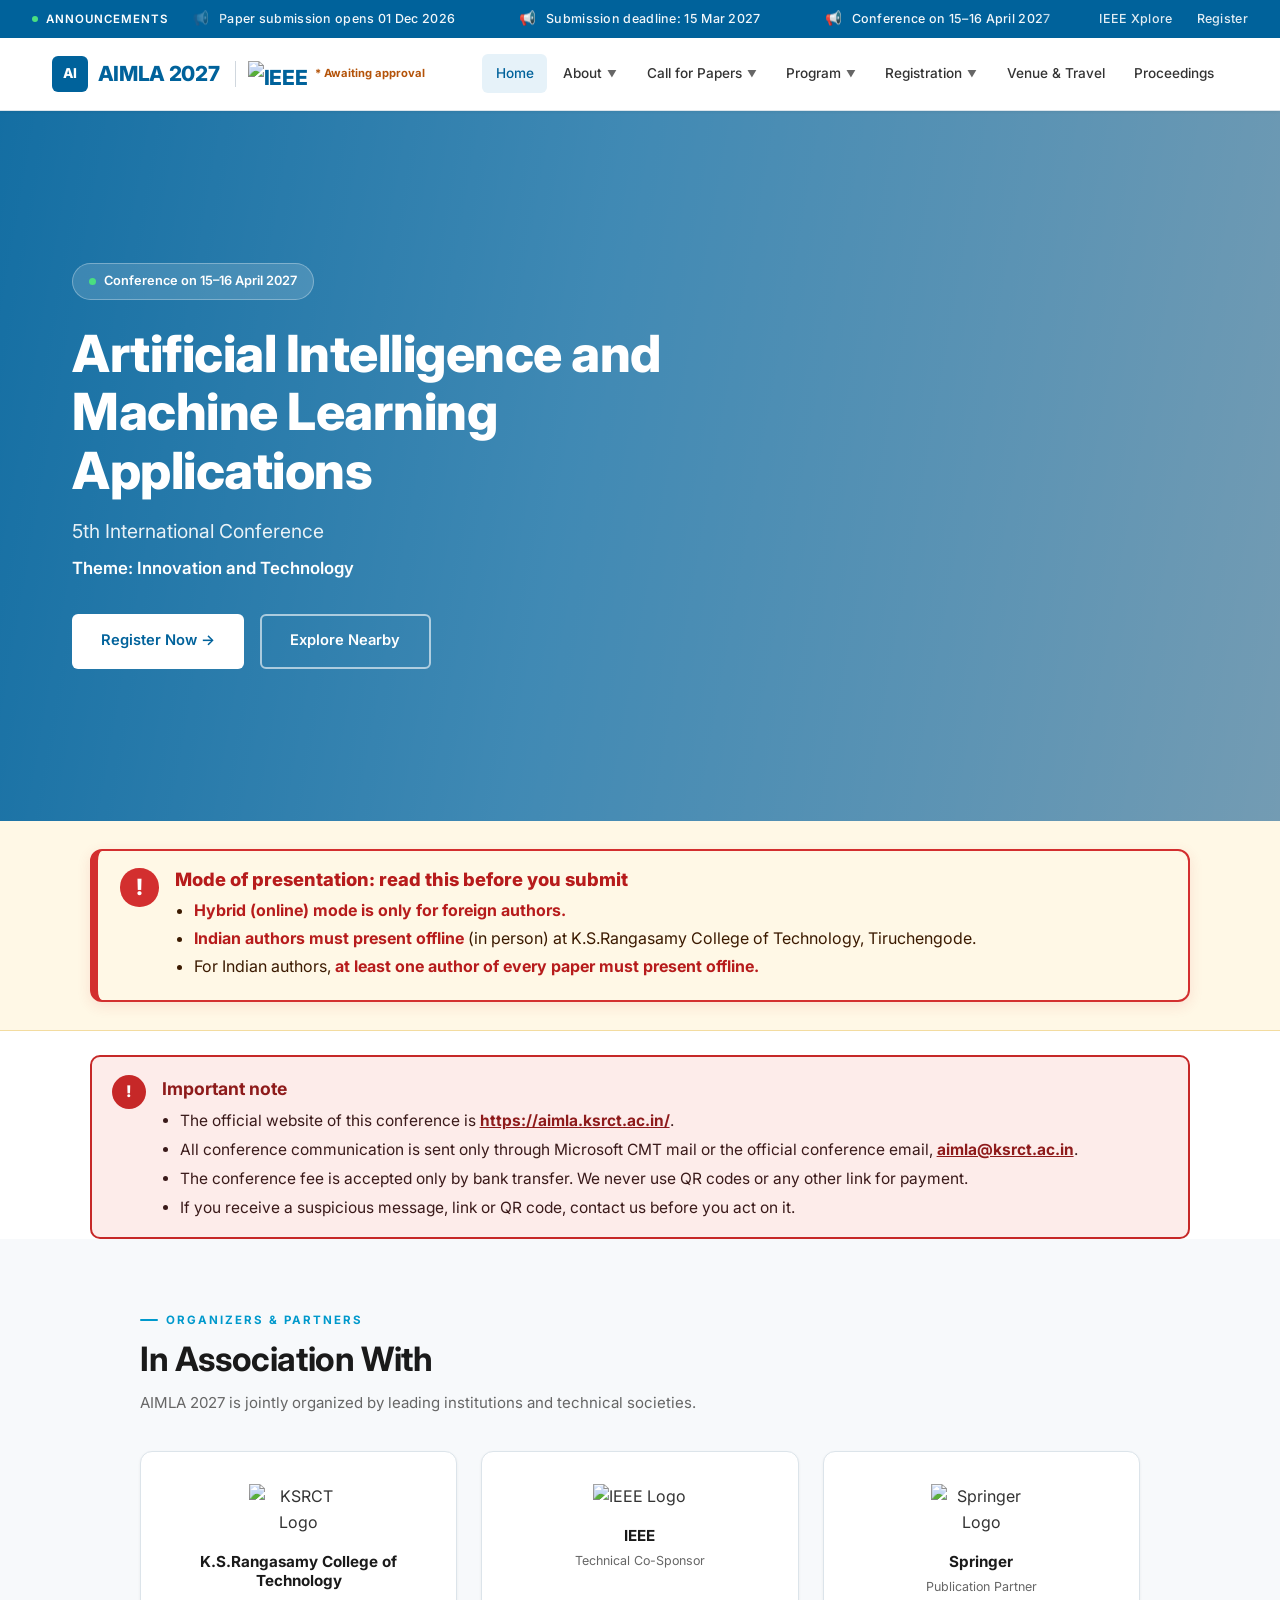
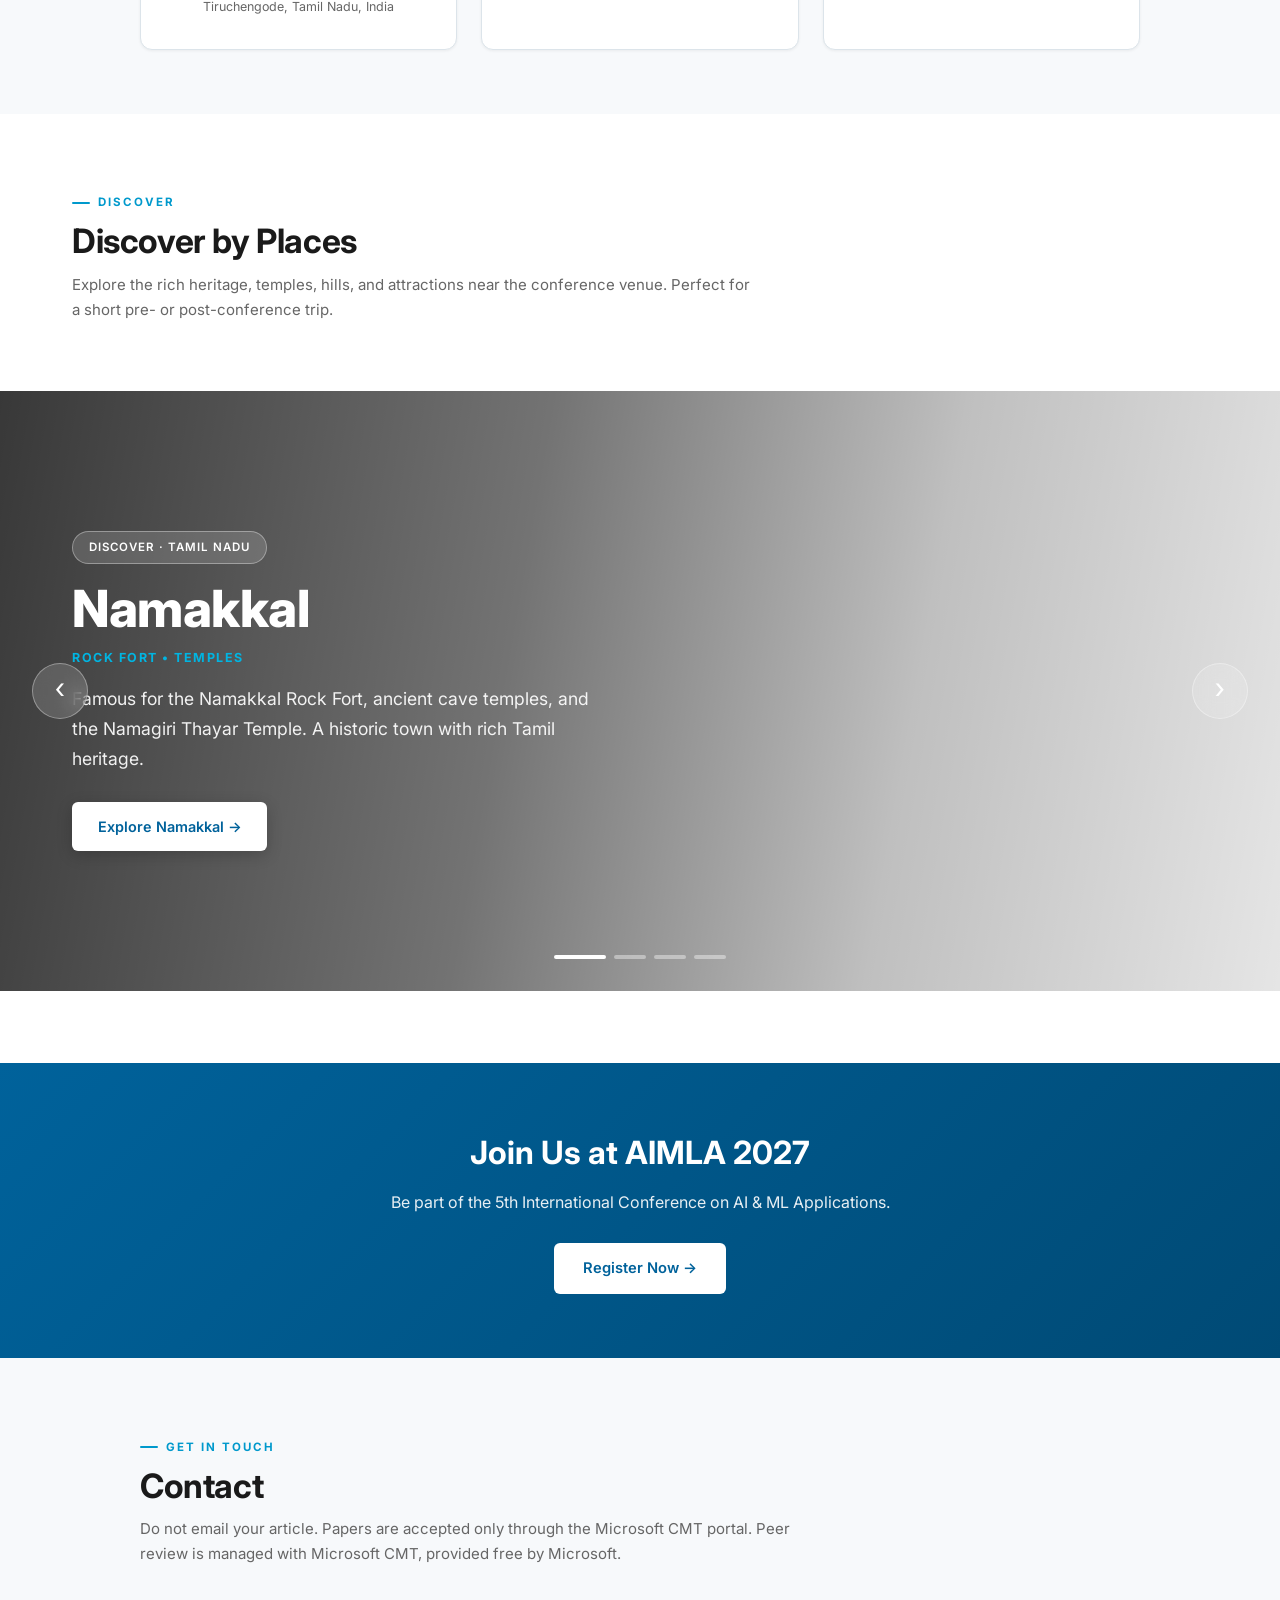
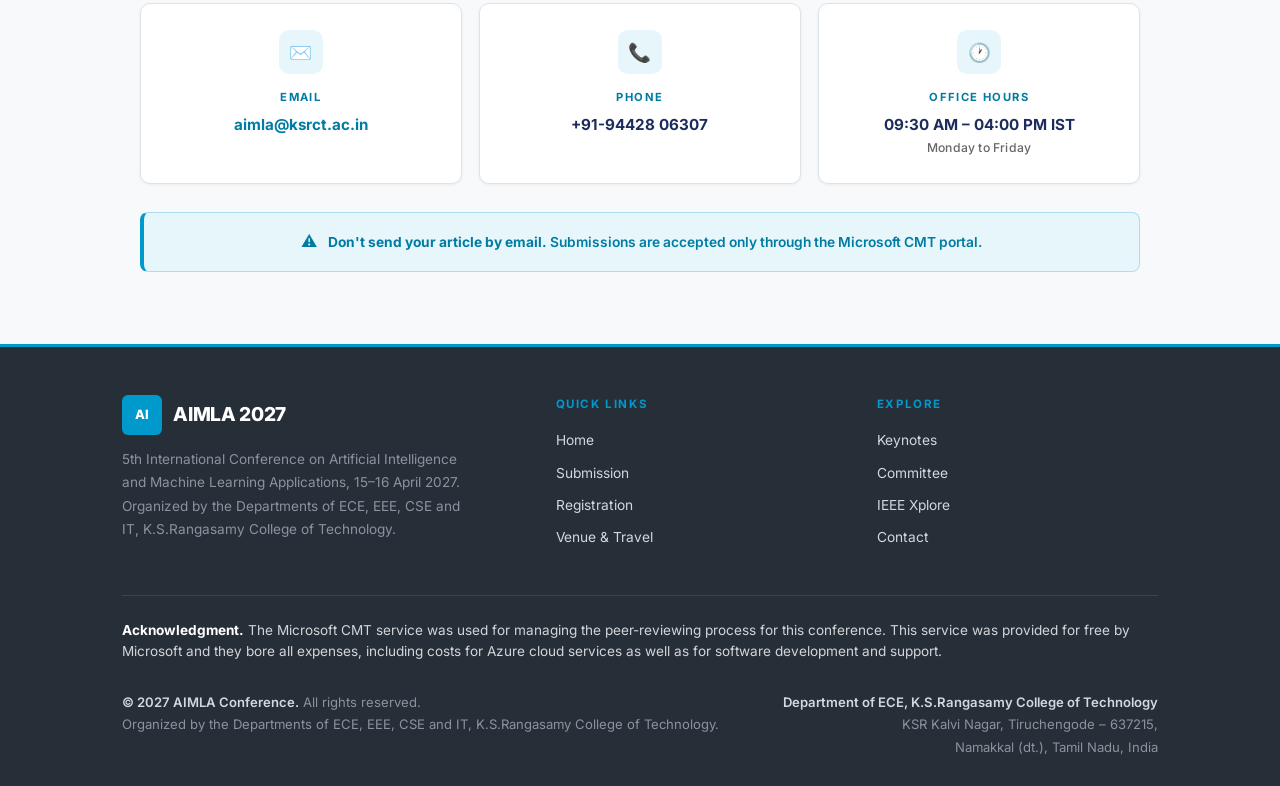
==== commit 4bcc6b5d: "Add IEEE tag to header, important note, CMT acknowledgment Co-Authored-By: Claude Sonnet 5.5 <norepl" ====
--- a/index.html
+++ b/index.html
@@ -45,7 +45,11 @@
         <div class="nav-container">
             <a href="index.html" class="nav-logo">
                 <span class="logo-mark">AI</span>
-                AIMLA 2027            </a>
+                AIMLA 2027                <span class="ieee-tag">
+                    <img src="https://upload.wikimedia.org/wikipedia/commons/thumb/2/2f/IEEE_logo.svg/320px-IEEE_logo.svg.png" alt="IEEE" class="ieee-mark">
+                    <span class="ieee-approval">* Awaiting approval</span>
+                </span>
+            </a>
 
             <button class="mobile-toggle" onclick="toggleNav()" aria-label="Menu">☰</button>
 
@@ -133,6 +137,21 @@
             <li><strong>Hybrid (online) mode is only for foreign authors.</strong></li>
             <li><strong>Indian authors must present offline</strong> (in person) at K.S.Rangasamy College of Technology, Tiruchengode.</li>
             <li>For Indian authors, <strong>at least one author of every paper must present offline.</strong></li>
+        </ul>
+    </div>
+</aside>
+    </section>
+
+    <section class="important-note-wrap" id="important-note">
+        <aside class="important-note" role="note" aria-label="Important note">
+    <div class="important-note-icon" aria-hidden="true">!</div>
+    <div class="important-note-body">
+        <h3>Important note</h3>
+        <ul>
+            <li>The official website of this conference is <a href="https://aimla.ksrct.ac.in/">https://aimla.ksrct.ac.in/</a>.</li>
+            <li>All conference communication is sent only through Microsoft CMT mail or the official conference email, <a href="mailto:aimla@ksrct.ac.in">aimla@ksrct.ac.in</a>.</li>
+            <li>The conference fee is accepted only by bank transfer. We never use QR codes or any other link for payment.</li>
+            <li>If you receive a suspicious message, link or QR code, contact us before you act on it.</li>
         </ul>
     </div>
 </aside>
@@ -328,6 +347,7 @@
                     </ul>
                 </div>
             </div>
+            <p class="footer-ack"><strong>Acknowledgment.</strong> The Microsoft CMT service was used for managing the peer-reviewing process for this conference. This service was provided for free by Microsoft and they bore all expenses, including costs for Azure cloud services as well as for software development and support.</p>
             <div class="footer-bottom">
                 <div class="footer-copy">
                     <strong>© 2027 AIMLA Conference.</strong> All rights reserved.<br>
--- a/assets/css/site-header.css
+++ b/assets/css/site-header.css
@@ -427,3 +427,25 @@
     .mode-notice li { font-size: 0.95rem; }
     .mode-notice-wrap { padding: 1.25rem 1rem; }
 }
+
+/* IEEE tag in the header */
+.nav-logo .ieee-tag { display: flex; align-items: center; gap: 0.45rem; margin-left: 0.35rem; padding-left: 0.75rem; border-left: 1px solid #d0d7de; }
+.nav-logo .ieee-mark { height: 26px; width: auto; display: block; }
+.nav-logo .ieee-approval { font-size: 0.7rem; font-weight: 700; color: #b45309; letter-spacing: 0; white-space: nowrap; }
+@media (max-width: 600px) {
+    .nav-logo { font-size: 1rem; gap: 0.4rem; }
+    .nav-logo .ieee-tag { margin-left: 0.1rem; padding-left: 0.45rem; gap: 0.3rem; }
+    .nav-logo .ieee-mark { height: 18px; }
+    .nav-logo .ieee-approval { font-size: 0.55rem; line-height: 1.15; white-space: normal; max-width: 4.2rem; }
+}
+
+/* Important note (fraud warning) */
+.important-note-wrap { background: #fff; padding: 1.5rem 1.5rem 0; }
+.important-note-wrap .important-note { max-width: 1100px; margin: 0 auto; }
+.important-note { display: flex; gap: 1rem; align-items: flex-start; background: #fdecea; border: 2px solid #c62828; border-radius: 10px; padding: 1.1rem 1.25rem; text-align: left; }
+.important-note-icon { flex: 0 0 auto; width: 34px; height: 34px; border-radius: 50%; background: #c62828; color: #fff; font-weight: 800; display: flex; align-items: center; justify-content: center; }
+.important-note h3 { margin: 0 0 0.4rem; font-size: 1.1rem; color: #8e1b1b; }
+.important-note ul { margin: 0; padding-left: 1.1rem; color: #3a1a1a; line-height: 1.55; font-size: 0.97rem; }
+.important-note li + li { margin-top: 0.3rem; }
+.important-note a { color: #8e1b1b; font-weight: 700; word-break: break-word; }
+@media (max-width: 600px) { .important-note { padding: 0.9rem; gap: 0.7rem; } .important-note ul { font-size: 0.92rem; } }
--- a/assets/css/site-footer.css
+++ b/assets/css/site-footer.css
@@ -345,3 +345,6 @@
     .footer-bottom { flex-direction: column; align-items: flex-start; }
     .footer-address { text-align: left; }
 }
+
+.footer-ack { max-width: 1100px; margin: 1.5rem auto 0; font-size: 0.85rem; line-height: 1.6; color: rgba(255,255,255,0.8); }
+.footer-ack strong { color: #fff; }
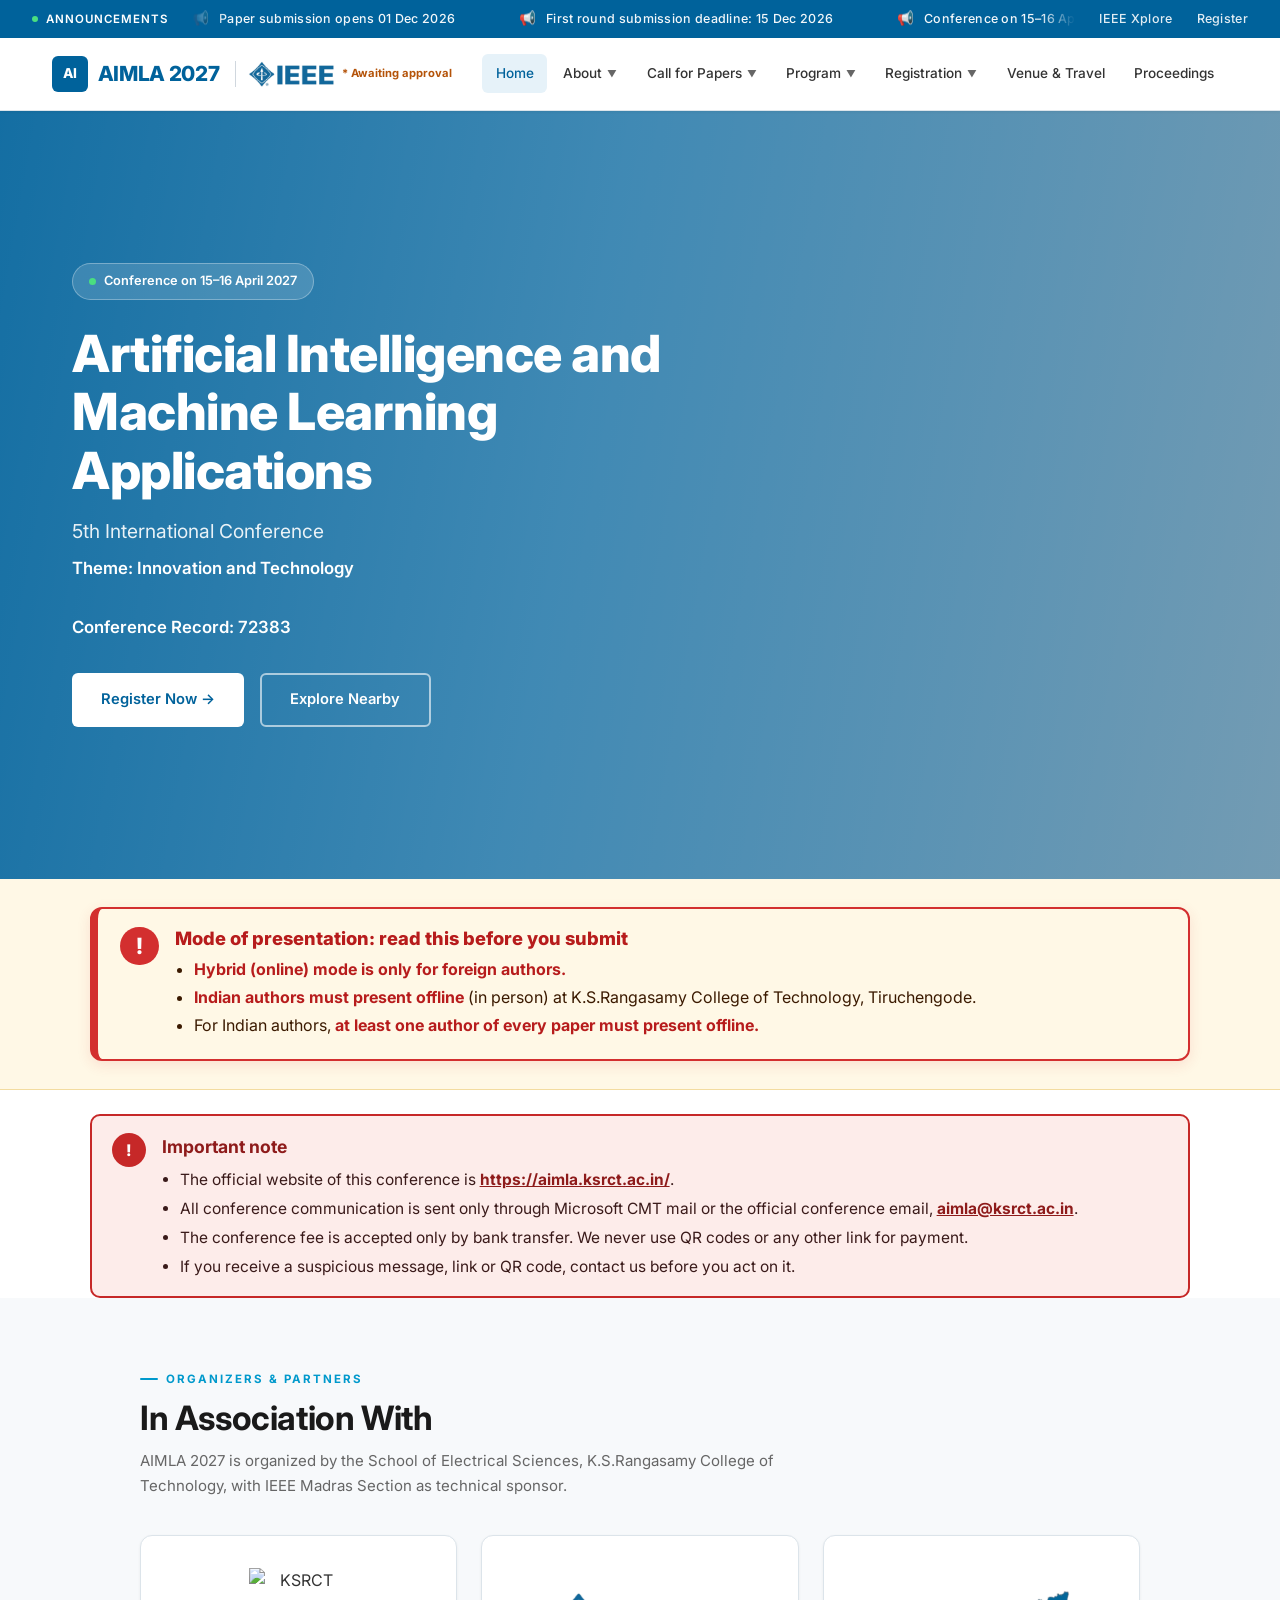
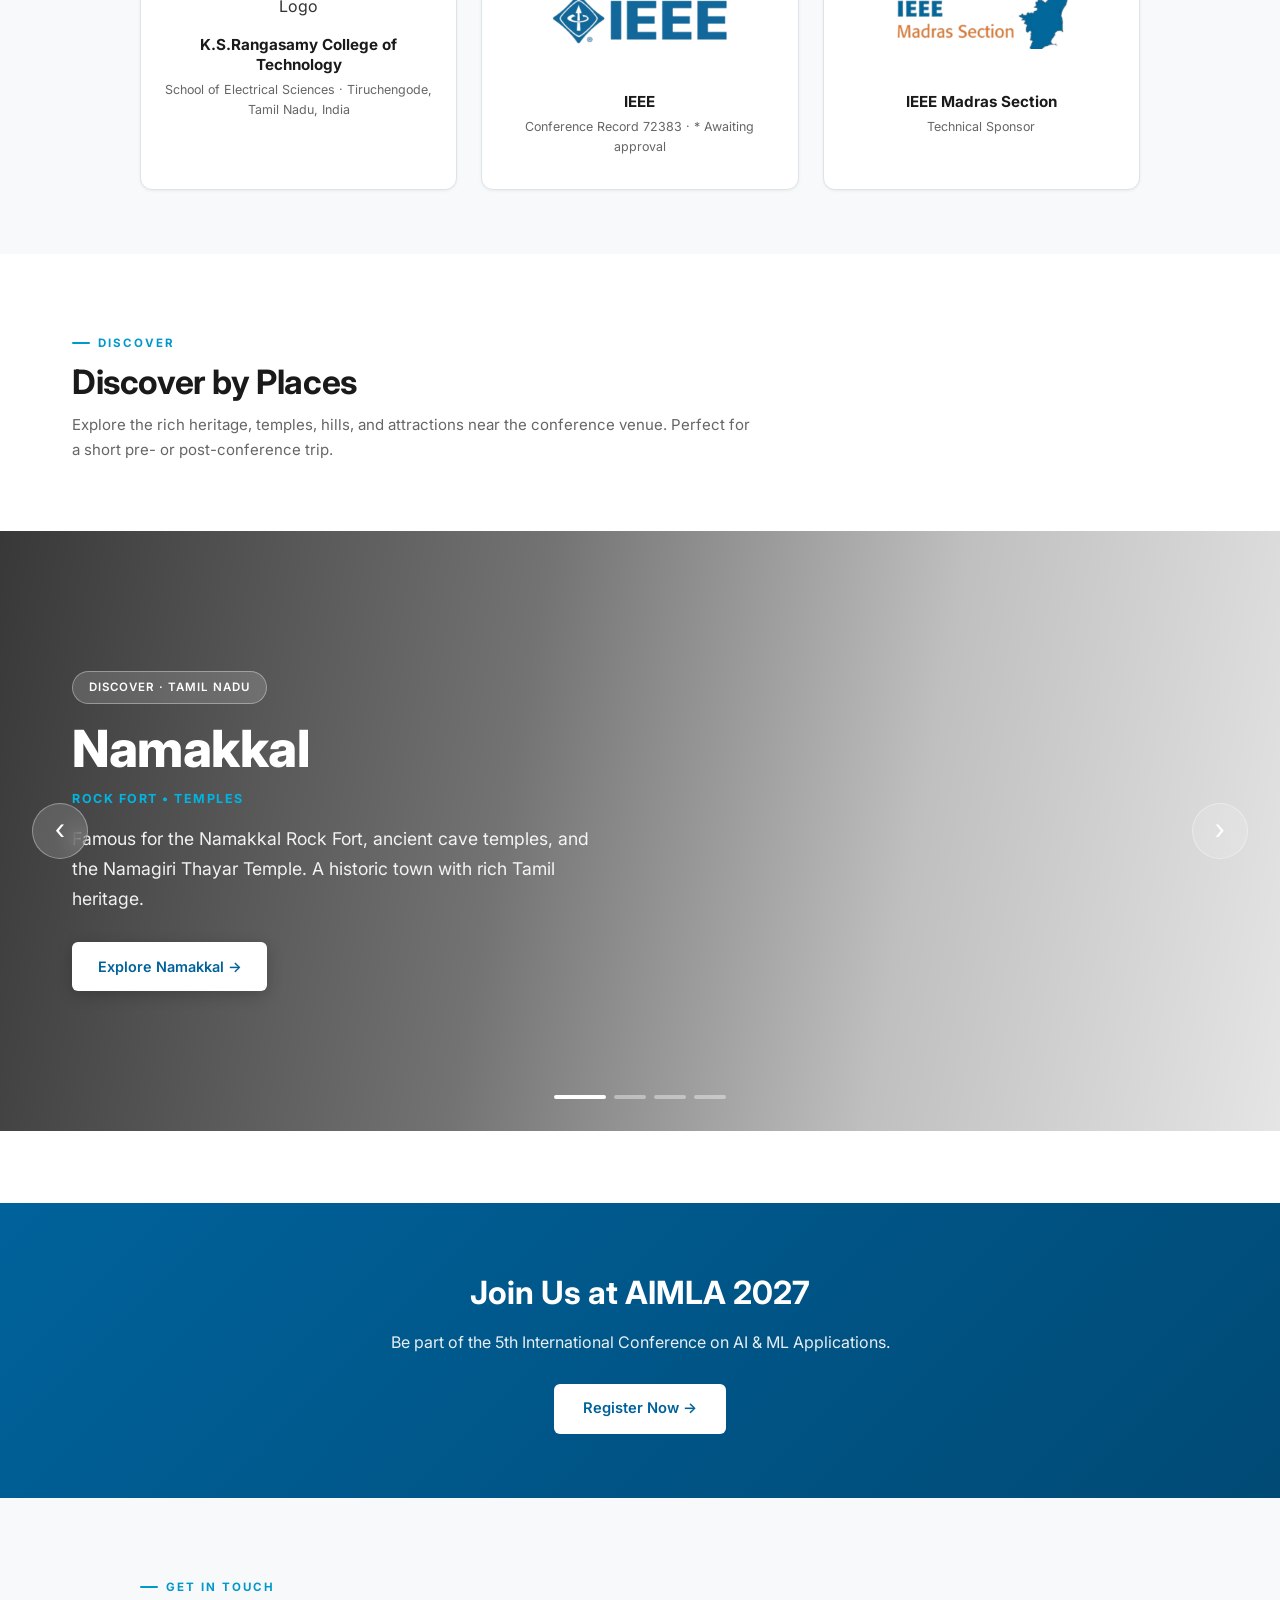
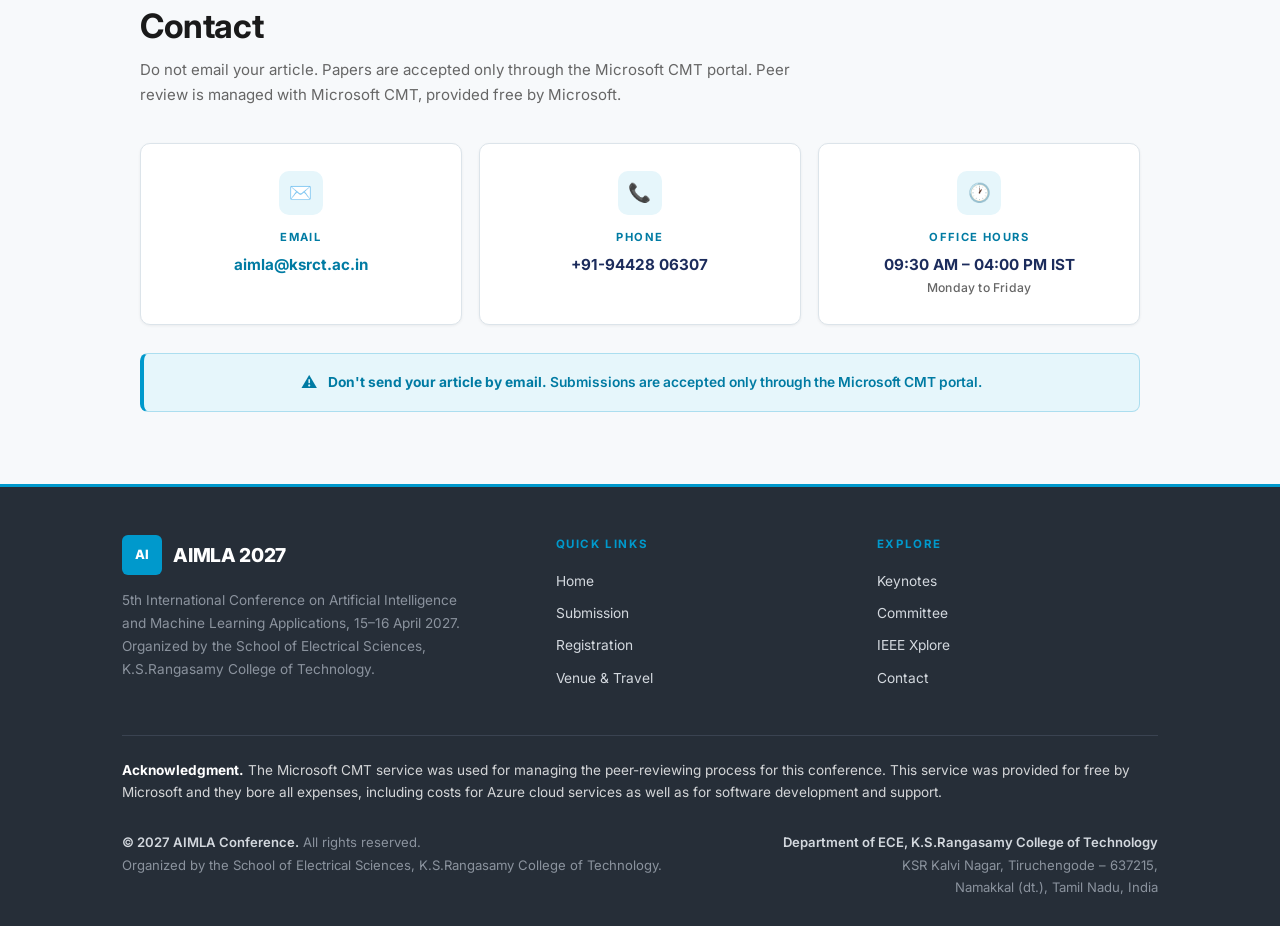
==== commit a064c9fe: "Update site to match the 1st call for papers brochure - Registration fees: IEEE members $200 / Rs.10" ====
--- a/index.html
+++ b/index.html
@@ -21,13 +21,13 @@
         <div class="marquee-wrap" aria-label="Announcements">
             <div class="marquee-track">
                 <span>Paper submission opens 01 Dec 2026</span>
-                <span>Submission deadline: 15 Mar 2027</span>
+                <span>First round submission deadline: 15 Dec 2026</span>
                 <span>Conference on 15–16 April 2027</span>
                 <span>Hybrid mode is only for foreign authors · Indian authors must present offline</span>
                 <span>Submit only via Microsoft CMT portal</span>
                 <!-- duplicate for seamless loop -->
                 <span aria-hidden="true">Paper submission opens 01 Dec 2026</span>
-                <span aria-hidden="true">Submission deadline: 15 Mar 2027</span>
+                <span aria-hidden="true">First round submission deadline: 15 Dec 2026</span>
                 <span aria-hidden="true">Conference on 15–16 April 2027</span>
                 <span aria-hidden="true">Hybrid mode is only for foreign authors · Indian authors must present offline</span>
                 <span aria-hidden="true">Submit only via Microsoft CMT portal</span>
@@ -46,7 +46,7 @@
             <a href="index.html" class="nav-logo">
                 <span class="logo-mark">AI</span>
                 AIMLA 2027                <span class="ieee-tag">
-                    <img src="https://upload.wikimedia.org/wikipedia/commons/thumb/2/2f/IEEE_logo.svg/320px-IEEE_logo.svg.png" alt="IEEE" class="ieee-mark">
+                    <img src="assets/img/ieee-logo.png" alt="IEEE" class="ieee-mark">
                     <span class="ieee-approval">* Awaiting approval</span>
                 </span>
             </a>
@@ -119,6 +119,7 @@
                 <h1>Artificial Intelligence and Machine Learning Applications</h1>
                 <p class="subtitle">5th International Conference</p>
                 <p class="theme">Theme: Innovation and Technology</p>
+                <p class="theme">Conference Record: 72383</p>
                 <div class="hero-buttons">
                     <a href="registration.html#registration" class="btn btn-primary">Register Now →</a>
                     <a href="#places" class="btn btn-outline">Explore Nearby</a>
@@ -162,23 +163,23 @@
         <div class="container">
             <div class="section-label">Organizers &amp; Partners</div>
             <h2 class="section-title">In Association With</h2>
-            <p class="section-desc">AIMLA 2027 is jointly organized by leading institutions and technical societies.</p>
+            <p class="section-desc">AIMLA 2027 is organized by the School of Electrical Sciences, K.S.Rangasamy College of Technology, with IEEE Madras Section as technical sponsor.</p>
 
             <div class="logo-grid">
                 <div class="logo-card">
                     <img src="https://static.wixstatic.com/media/8faa5b_3dc1d5462a7143ef912d4c96c3cba449~mv2.png/v1/fill/w_165,h_153,al_c,q_85/8faa5b_3dc1d5462a7143ef912d4c96c3cba449~mv2.png" alt="KSRCT Logo" loading="lazy">
                     <h3>K.S.Rangasamy College of Technology</h3>
-                    <p>Tiruchengode, Tamil Nadu, India</p>
+                    <p>School of Electrical Sciences · Tiruchengode, Tamil Nadu, India</p>
                 </div>
                 <div class="logo-card">
-                    <img src="https://upload.wikimedia.org/wikipedia/commons/thumb/2/2f/IEEE_logo.svg/320px-IEEE_logo.svg.png" alt="IEEE Logo" loading="lazy">
+                    <img src="assets/img/ieee-logo.png" alt="IEEE Logo" class="wide-logo" loading="lazy">
                     <h3>IEEE</h3>
-                    <p>Technical Co-Sponsor</p>
+                    <p>Conference Record 72383 · * Awaiting approval</p>
                 </div>
                 <div class="logo-card">
-                    <img src="https://upload.wikimedia.org/wikipedia/commons/thumb/5/5c/Springer_Logo.svg/320px-Springer_Logo.svg.png" alt="Springer Logo" loading="lazy">
-                    <h3>Springer</h3>
-                    <p>Publication Partner</p>
+                    <img src="assets/img/ieee-madras-section.png" alt="IEEE Madras Section" class="wide-logo" loading="lazy">
+                    <h3>IEEE Madras Section</h3>
+                    <p>Technical Sponsor</p>
                 </div>
             </div>
         </div>
@@ -326,7 +327,7 @@
                         <span class="brand-name">AIMLA 2027</span>
                     </div>
                     <p class="brand-desc">
-                        5th International Conference on Artificial Intelligence and Machine Learning Applications, 15–16 April 2027. Organized by the Departments of ECE, EEE, CSE and IT, K.S.Rangasamy College of Technology.                    </p>
+                        5th International Conference on Artificial Intelligence and Machine Learning Applications, 15–16 April 2027. Organized by the School of Electrical Sciences, K.S.Rangasamy College of Technology.                    </p>
                 </div>
                 <div class="footer-col">
                     <h5>Quick Links</h5>
@@ -351,7 +352,7 @@
             <div class="footer-bottom">
                 <div class="footer-copy">
                     <strong>© 2027 AIMLA Conference.</strong> All rights reserved.<br>
-                    Organized by the Departments of ECE, EEE, CSE and IT, K.S.Rangasamy College of Technology.                </div>
+                    Organized by the School of Electrical Sciences, K.S.Rangasamy College of Technology.                </div>
                 <div class="footer-address">
                     <strong>Department of ECE, K.S.Rangasamy College of Technology</strong><br>
                     KSR Kalvi Nagar, Tiruchengode – 637215,<br>
--- a/assets/css/home.css
+++ b/assets/css/home.css
@@ -222,6 +222,11 @@
     margin-bottom: 1rem;
 }
 
+.logo-card img.wide-logo {
+    max-width: 180px;
+    height: 100px;
+}
+
 .logo-card h3 {
     font-size: 0.95rem;
     font-weight: 700;
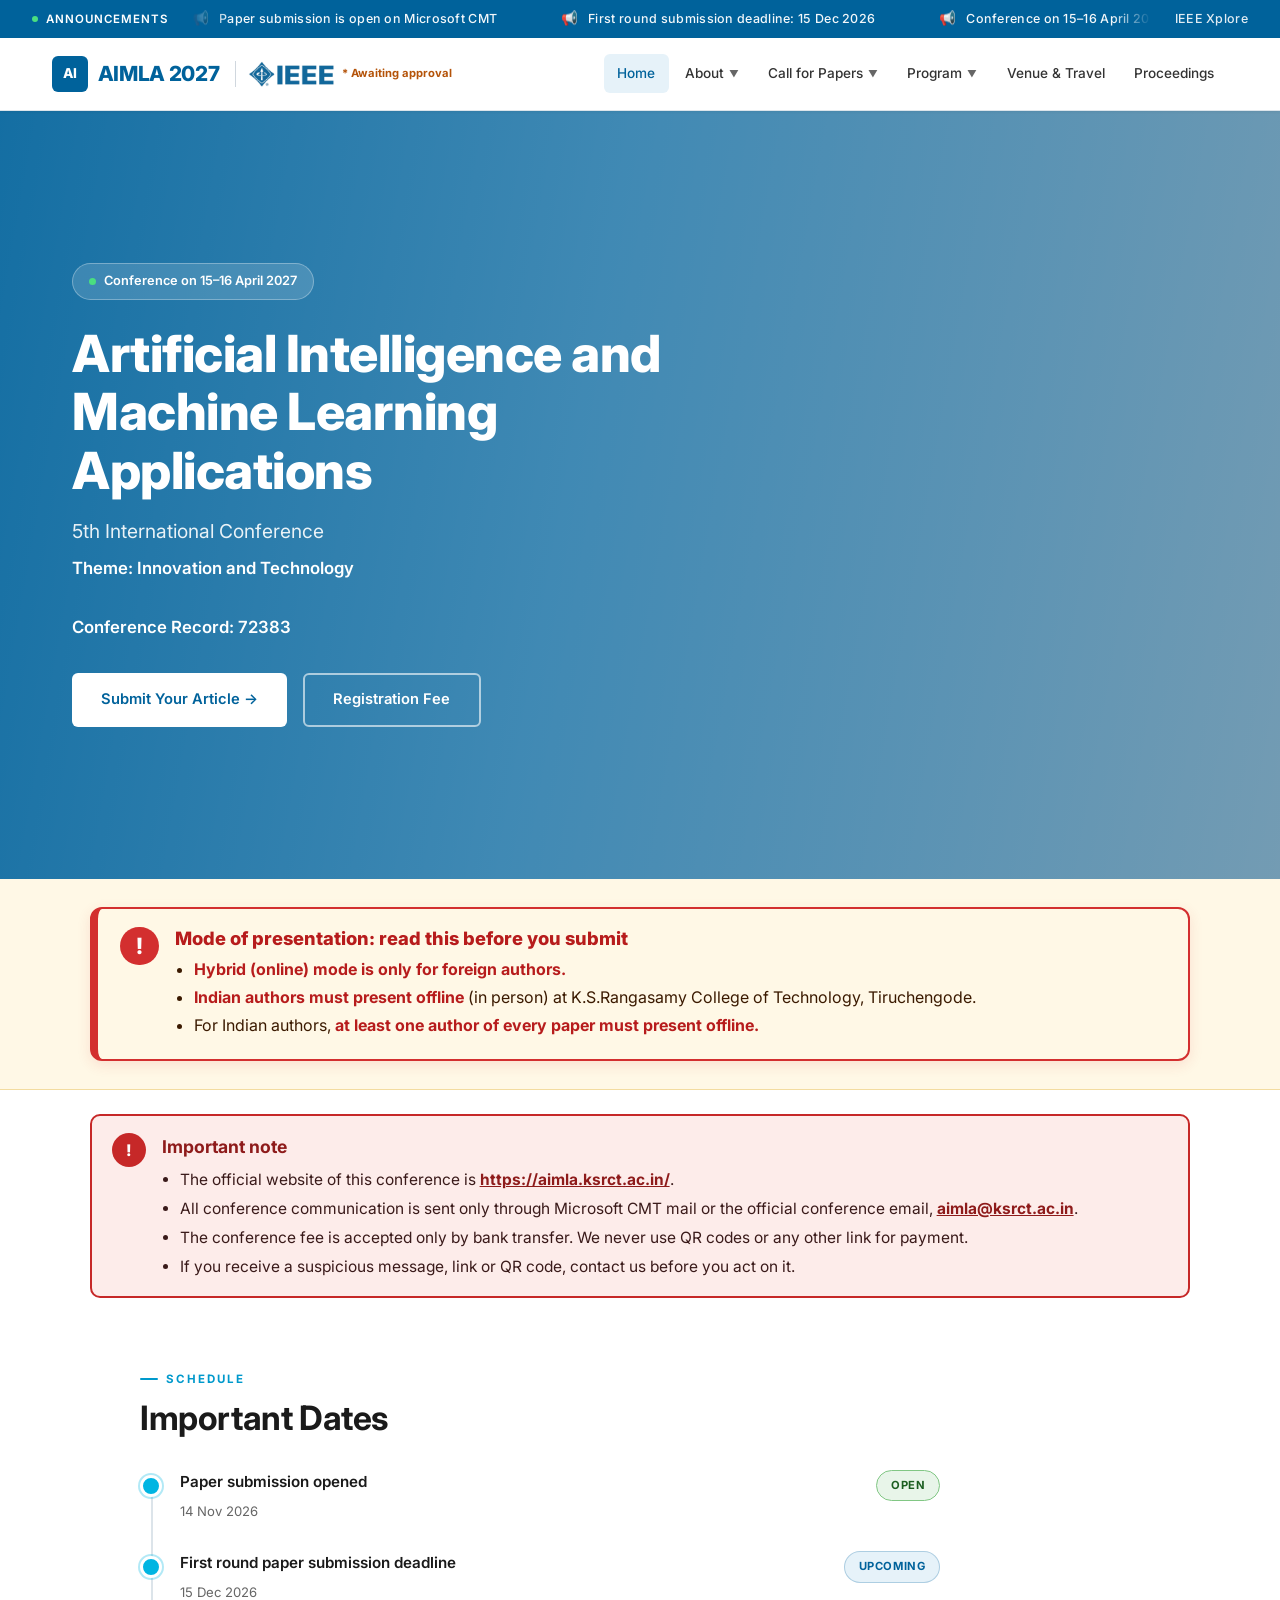
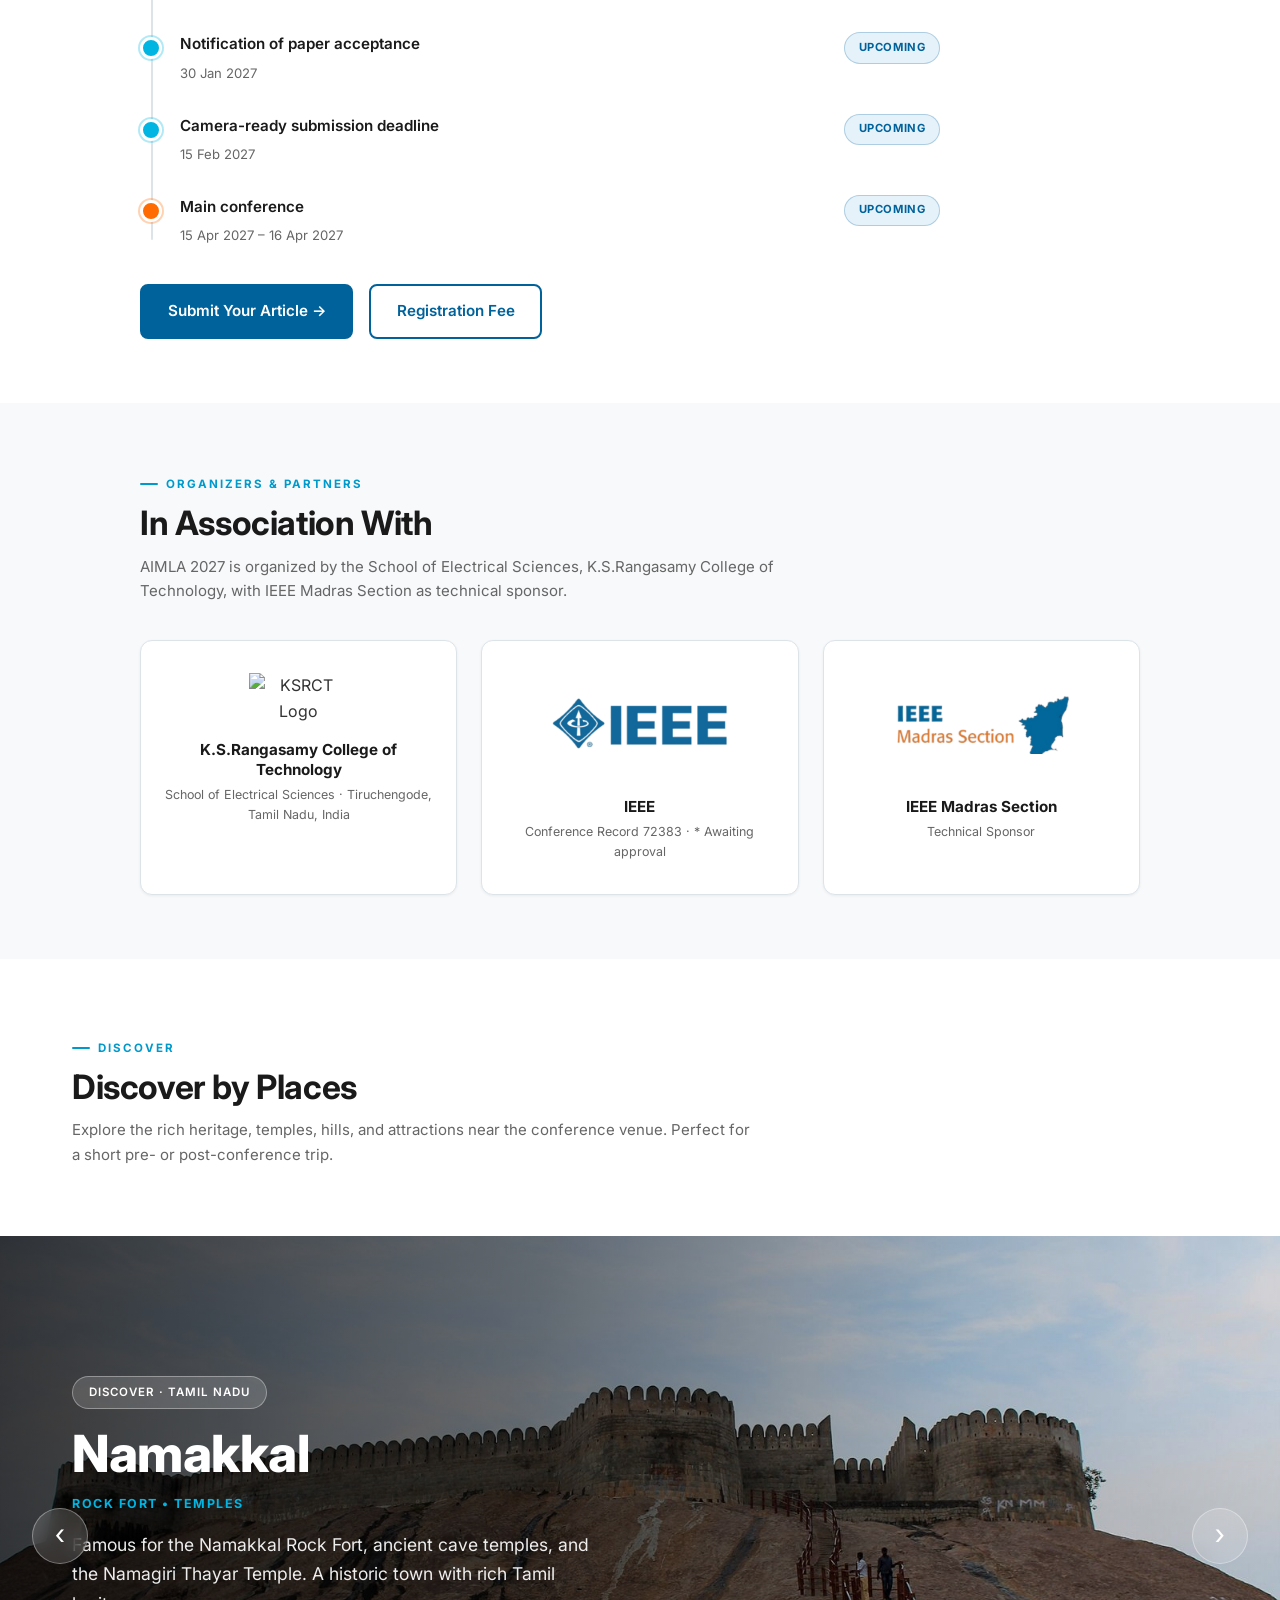
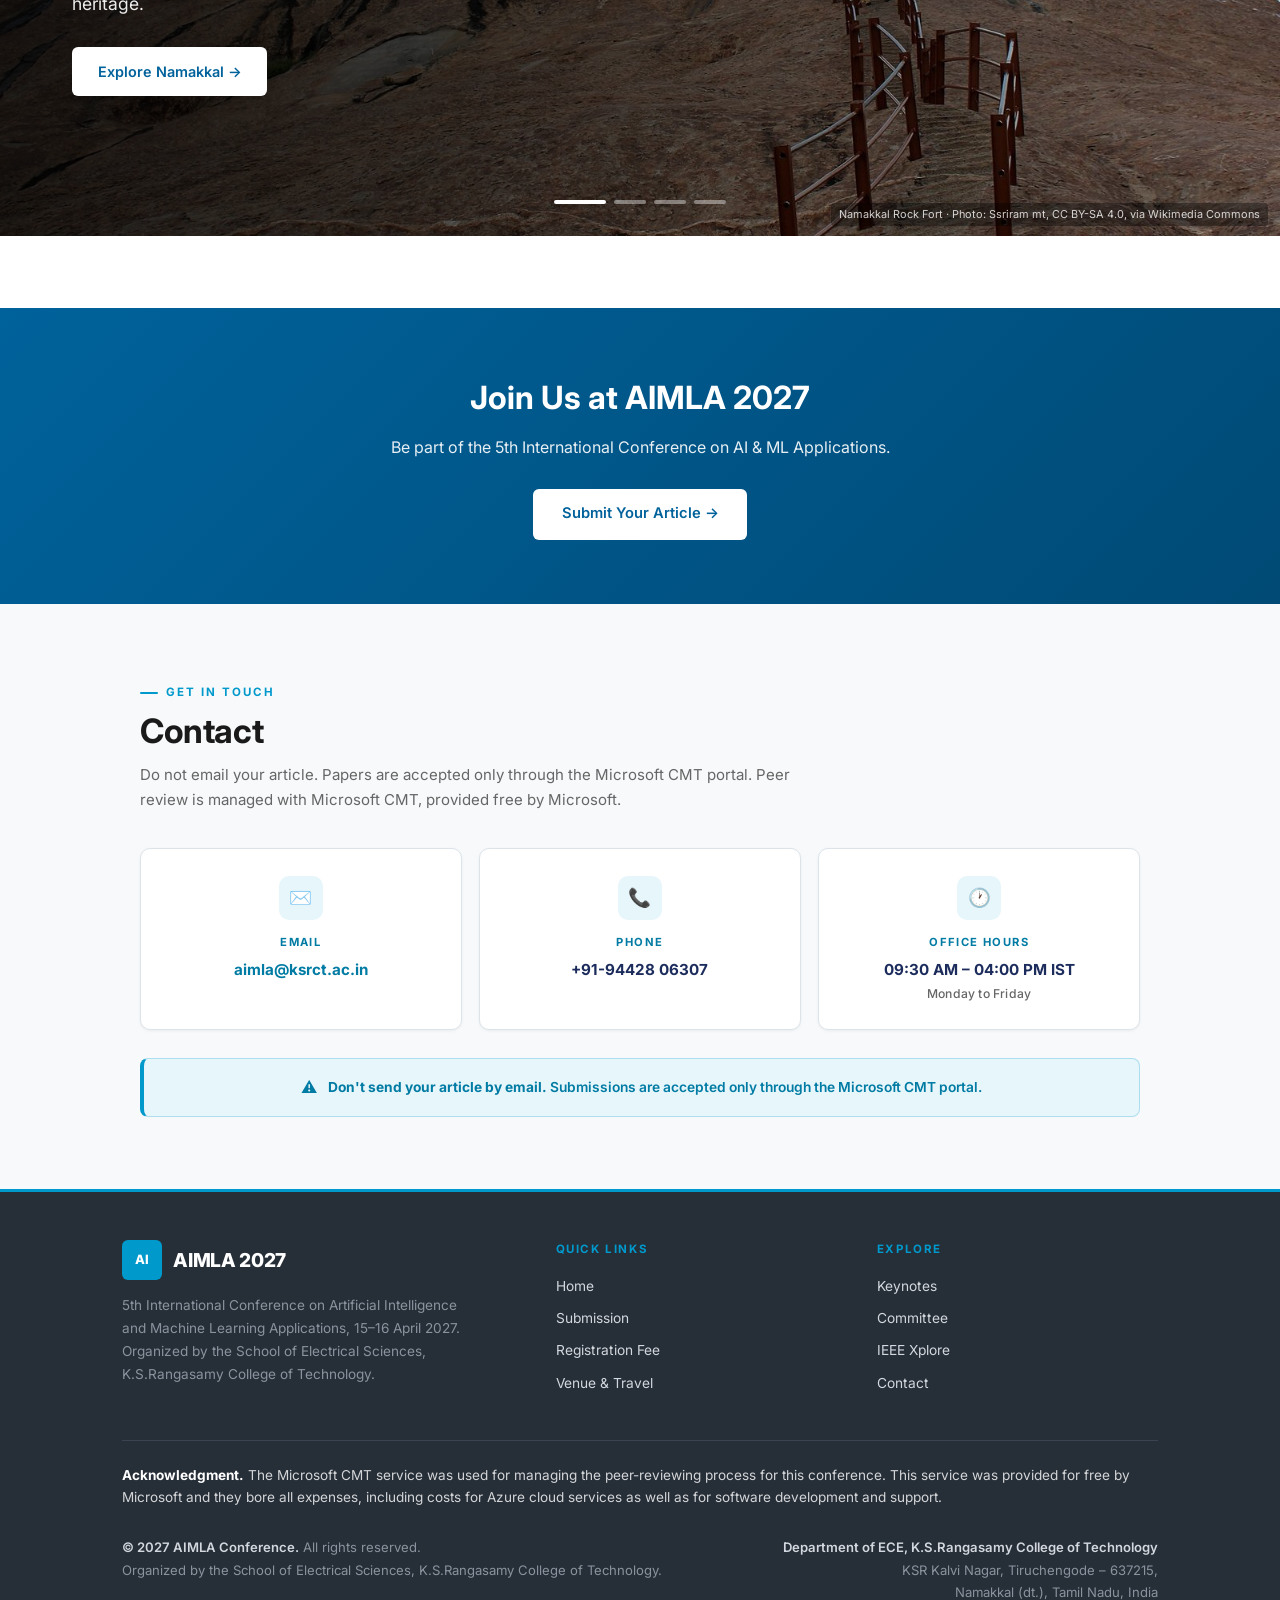
==== commit 5a5c9e97: "Open paper submission, move fees to Call for Papers, new place photos - Microsoft CMT link (cmt3.res" ====
--- a/index.html
+++ b/index.html
@@ -20,13 +20,13 @@
 
         <div class="marquee-wrap" aria-label="Announcements">
             <div class="marquee-track">
-                <span>Paper submission opens 01 Dec 2026</span>
+                <span>Paper submission is open on Microsoft CMT</span>
                 <span>First round submission deadline: 15 Dec 2026</span>
                 <span>Conference on 15–16 April 2027</span>
                 <span>Hybrid mode is only for foreign authors · Indian authors must present offline</span>
                 <span>Submit only via Microsoft CMT portal</span>
                 <!-- duplicate for seamless loop -->
-                <span aria-hidden="true">Paper submission opens 01 Dec 2026</span>
+                <span aria-hidden="true">Paper submission is open on Microsoft CMT</span>
                 <span aria-hidden="true">First round submission deadline: 15 Dec 2026</span>
                 <span aria-hidden="true">Conference on 15–16 April 2027</span>
                 <span aria-hidden="true">Hybrid mode is only for foreign authors · Indian authors must present offline</span>
@@ -36,7 +36,6 @@
 
         <div class="top-bar-links">
             <a href="https://ieeexplore.ieee.org" target="_blank" rel="noopener">IEEE Xplore</a>
-            <a href="registration.html#registration">Register</a>
         </div>
     </div>
 
@@ -73,6 +72,7 @@
                         <li><a href="callforpapers.html#topics">Topics</a></li>
                         <li><a href="callforpapers.html#submission">Submission</a></li>
                         <li><a href="callforpapers.html#guidelines">Guidelines</a></li>
+                        <li><a href="callforpapers.html#fees">Registration Fee</a></li>
                     </ul>
                 </li>
 
@@ -81,14 +81,6 @@
                     <ul class="dropdown">
                         <li><a href="program.html#dates">Important Dates</a></li>
                         <li><a href="program.html#schedule">Schedule / Technical Sessions</a></li>
-                    </ul>
-                </li>
-
-                <li class="nav-item">
-                    <a href="registration.html">Registration <span class="chevron">▼</span></a>
-                    <ul class="dropdown">
-                        <li><a href="registration.html#fees">Fees</a></li>
-                        <li><a href="registration.html#registration">Register Now</a></li>
                     </ul>
                 </li>
 
@@ -121,8 +113,8 @@
                 <p class="theme">Theme: Innovation and Technology</p>
                 <p class="theme">Conference Record: 72383</p>
                 <div class="hero-buttons">
-                    <a href="registration.html#registration" class="btn btn-primary">Register Now →</a>
-                    <a href="#places" class="btn btn-outline">Explore Nearby</a>
+                    <a href="callforpapers.html#submission" class="btn btn-primary">Submit Your Article →</a>
+                    <a href="callforpapers.html#fees" class="btn btn-outline">Registration Fee</a>
                 </div>
             </div>
         </div>
@@ -158,6 +150,60 @@
 </aside>
     </section>
 
+    <!-- ===== IMPORTANT DATES ===== -->
+    <section class="dates-section" id="dates">
+        <div class="container">
+            <div class="section-label">Schedule</div>
+            <h2 class="section-title">Important Dates</h2>
+            <div class="timeline">
+                <div class="timeline-item">
+                    <div class="timeline-dot teal"></div>
+                    <div class="timeline-content">
+                        <h4>Paper submission opened</h4>
+                        <span class="date">14 Nov 2026</span>
+                    </div>
+                    <span class="status-badge open">Open</span>
+                </div>
+                <div class="timeline-item">
+                    <div class="timeline-dot teal"></div>
+                    <div class="timeline-content">
+                        <h4>First round paper submission deadline</h4>
+                        <span class="date">15 Dec 2026</span>
+                    </div>
+                    <span class="status-badge upcoming">Upcoming</span>
+                </div>
+                <div class="timeline-item">
+                    <div class="timeline-dot teal"></div>
+                    <div class="timeline-content">
+                        <h4>Notification of paper acceptance</h4>
+                        <span class="date">30 Jan 2027</span>
+                    </div>
+                    <span class="status-badge upcoming">Upcoming</span>
+                </div>
+                <div class="timeline-item">
+                    <div class="timeline-dot teal"></div>
+                    <div class="timeline-content">
+                        <h4>Camera-ready submission deadline</h4>
+                        <span class="date">15 Feb 2027</span>
+                    </div>
+                    <span class="status-badge upcoming">Upcoming</span>
+                </div>
+                <div class="timeline-item">
+                    <div class="timeline-dot orange"></div>
+                    <div class="timeline-content">
+                        <h4>Main conference</h4>
+                        <span class="date">15 Apr 2027 – 16 Apr 2027</span>
+                    </div>
+                    <span class="status-badge upcoming">Upcoming</span>
+                </div>
+            </div>
+            <div class="dates-actions">
+                <a href="callforpapers.html#submission" class="action-btn primary">Submit Your Article →</a>
+                <a href="callforpapers.html#fees" class="action-btn outline">Registration Fee</a>
+            </div>
+        </div>
+    </section>
+
     <!-- ===== LOGOS ===== -->
     <section class="organizers-section" id="organizers">
         <div class="container">
@@ -200,7 +246,7 @@
 
             <!-- SLIDE 1: NAMAKKAL -->
             <div class="place-slide active">
-                <div class="place-slide-bg" style="background-image: url('https://images.unsplash.com/photo-1609920658906-8223bd289001?w=1920&q=80');"></div>
+                <div class="place-slide-bg" style="background-image: url('assets/img/places/namakkal-fort.jpg');"></div>
                 <div class="place-slide-overlay"></div>
                 <div class="place-slide-content">
                     <div class="place-slide-inner">
@@ -211,11 +257,12 @@
                         <a href="https://www.tamilnadutourism.tn.gov.in/destinations/namakkal" target="_blank" rel="noopener" class="place-btn">Explore Namakkal →</a>
                     </div>
                 </div>
+                <a class="place-credit" href="https://commons.wikimedia.org/wiki/File:Namakkal_Fort_(3).jpg" target="_blank" rel="noopener">Namakkal Rock Fort · Photo: Ssriram mt, CC BY-SA 4.0, via Wikimedia Commons</a>
             </div>
 
             <!-- SLIDE 2: SALEM -->
             <div class="place-slide">
-                <div class="place-slide-bg" style="background-image: url('https://images.unsplash.com/photo-1582510003544-4d00b7f74220?w=1920&q=80');"></div>
+                <div class="place-slide-bg" style="background-image: url('assets/img/places/salem-yercaud-lake.jpg');"></div>
                 <div class="place-slide-overlay"></div>
                 <div class="place-slide-content">
                     <div class="place-slide-inner">
@@ -226,26 +273,28 @@
                         <a href="https://www.tamilnadutourism.tn.gov.in/destinations/salem" target="_blank" rel="noopener" class="place-btn">Explore Salem →</a>
                     </div>
                 </div>
+                <a class="place-credit" href="https://commons.wikimedia.org/wiki/File:Yercaud_lake_2.jpg" target="_blank" rel="noopener">Yercaud Lake · Photo: Sri2161k, CC BY-SA 4.0, via Wikimedia Commons</a>
             </div>
 
             <!-- SLIDE 3: ERODE -->
             <div class="place-slide">
-                <div class="place-slide-bg" style="background-image: url('https://images.unsplash.com/photo-1506461883276-594a12b11cf3?w=1920&q=80');"></div>
+                <div class="place-slide-bg" style="background-image: url('assets/img/places/erode-kodiveri.jpg');"></div>
                 <div class="place-slide-overlay"></div>
                 <div class="place-slide-content">
                     <div class="place-slide-inner">
                         <div class="place-badge">Discover · Tamil Nadu</div>
                         <h2>Erode</h2>
                         <p class="place-tag">Bhavani • Textile Hub</p>
-                        <p class="place-desc">Home to the Bhavani Sangameswarar Temple, Vellode Bird Sanctuary, and the famous Kalingarayan Anicut on the Cauvery River.</p>
+                        <p class="place-desc">Home to Kodiveri Dam on the Bhavani River, the Bhavani Sangameswarar Temple, Vellode Bird Sanctuary and the Kalingarayan Anicut.</p>
                         <a href="https://www.tamilnadutourism.tn.gov.in/destinations/erode" target="_blank" rel="noopener" class="place-btn">Explore Erode →</a>
                     </div>
                 </div>
+                <a class="place-credit" href="https://commons.wikimedia.org/wiki/File:Kodiveri_Bhavani.jpg" target="_blank" rel="noopener">Kodiveri, Bhavani River · Photo: Immanuvel Arokiyadass, CC0, via Wikimedia Commons</a>
             </div>
 
             <!-- SLIDE 4: COIMBATORE -->
             <div class="place-slide">
-                <div class="place-slide-bg" style="background-image: url('https://images.unsplash.com/photo-1598324789736-4861f89564a0?w=1920&q=80');"></div>
+                <div class="place-slide-bg" style="background-image: url('assets/img/places/coimbatore-adiyogi.jpg');"></div>
                 <div class="place-slide-overlay"></div>
                 <div class="place-slide-content">
                     <div class="place-slide-inner">
@@ -256,6 +305,7 @@
                         <a href="https://www.tamilnadutourism.tn.gov.in/destinations/coimbatore" target="_blank" rel="noopener" class="place-btn">Explore Coimbatore →</a>
                     </div>
                 </div>
+                <a class="place-credit" href="https://commons.wikimedia.org/wiki/File:Adiyogi-2-Isha_yoga_centre-coimbatore-India.jpg" target="_blank" rel="noopener">Adiyogi, Isha Yoga Center · Photo: Yercaud-elango, CC BY-SA 4.0, via Wikimedia Commons</a>
             </div>
 
             <!-- ARROWS -->
@@ -274,11 +324,11 @@
     </section>
 
     <!-- ===== CTA ===== -->
-    <section class="cta-section" id="registration">
+    <section class="cta-section" id="join">
         <div class="container">
             <h2>Join Us at AIMLA 2027</h2>
             <p>Be part of the 5th International Conference on AI &amp; ML Applications.</p>
-            <a href="registration.html#registration" class="btn btn-primary">Register Now →</a>
+            <a href="callforpapers.html#submission" class="btn btn-primary">Submit Your Article →</a>
         </div>
     </section>
 
@@ -334,7 +384,7 @@
                     <ul>
                         <li><a href="index.html">Home</a></li>
                         <li><a href="callforpapers.html#submission">Submission</a></li>
-                        <li><a href="registration.html">Registration</a></li>
+                        <li><a href="callforpapers.html#fees">Registration Fee</a></li>
                         <li><a href="venue-travel.html">Venue &amp; Travel</a></li>
                     </ul>
                 </div>
--- a/assets/css/home.css
+++ b/assets/css/home.css
@@ -521,3 +521,115 @@
     .cta-section { padding: 3rem 1.25rem; }
     .places-carousel { height: 560px; }
 }
+
+/* ===== IMPORTANT DATES (home) ===== */
+.dates-section { padding: 4rem 2rem; background: var(--bg-white); }
+.dates-section .section-title { margin-bottom: 2rem; }
+        /* ===== TIMELINE ===== */
+        .timeline {
+            position: relative;
+            padding-left: 2.5rem;
+            max-width: 800px;
+        }
+
+        .timeline::before {
+            content: '';
+            position: absolute;
+            left: 11px;
+            top: 8px;
+            bottom: 8px;
+            width: 2px;
+            background: var(--border);
+            border-radius: 2px;
+        }
+
+        .timeline-item {
+            position: relative;
+            padding-bottom: 1.75rem;
+            display: flex;
+            justify-content: space-between;
+            align-items: flex-start;
+            gap: 1rem;
+        }
+
+        .timeline-item:last-child {
+            padding-bottom: 0;
+        }
+
+        .timeline-dot {
+            position: absolute;
+            left: -2.5rem;
+            top: 5px;
+            width: 22px;
+            height: 22px;
+            border-radius: 50%;
+            border: 3px solid var(--bg-white);
+            z-index: 1;
+            box-shadow: 0 0 0 2px var(--border);
+        }
+
+        .timeline-dot.teal { background: var(--ieee-cyan); box-shadow: 0 0 0 2px rgba(0,181,226,0.3); }
+        .timeline-dot.orange { background: #ff6b00; box-shadow: 0 0 0 2px rgba(255,107,0,0.3); }
+
+        .timeline-content h4 {
+            font-size: 0.95rem;
+            font-weight: 600;
+            color: var(--text-dark);
+            margin-bottom: 0.2rem;
+        }
+
+        .timeline-content .date {
+            font-size: 0.82rem;
+            color: var(--text-muted);
+        }
+
+        .status-badge {
+            font-size: 0.7rem;
+            font-weight: 700;
+            padding: 0.35rem 0.85rem;
+            border-radius: 50px;
+            white-space: nowrap;
+            text-transform: uppercase;
+            letter-spacing: 0.6px;
+        }
+
+        .status-badge.closed {
+            background: #e8f5e9;
+            color: #2e7d32;
+            border: 1px solid #c8e6c9;
+        }
+
+        .status-badge.held {
+            background: #fff3e0;
+            color: #e65100;
+            border: 1px solid #ffe0b2;
+        }
+
+        .status-badge.open {
+            background: #e8f5e9;
+            color: #1b5e20;
+            border: 1px solid #81c784;
+        }
+
+        .status-badge.upcoming {
+            background: var(--ieee-blue-light);
+            color: var(--ieee-blue);
+            border: 1px solid rgba(0,98,155,0.25);
+        }
+
+        .status-badge.tba {
+            background: var(--ieee-blue-light);
+            color: var(--ieee-blue);
+            border: 1px solid rgba(0,98,155,0.25);
+        }
+.dates-actions { display: flex; flex-wrap: wrap; gap: 1rem; margin-top: 2.25rem; }
+.action-btn { display: inline-block; padding: 0.85rem 1.6rem; border-radius: 8px; font-weight: 600; font-size: 0.95rem; text-decoration: none; transition: all 0.2s; }
+.action-btn.primary { background: var(--ieee-blue); color: #fff; border: 2px solid var(--ieee-blue); }
+.action-btn.primary:hover { background: var(--ieee-blue-dark); border-color: var(--ieee-blue-dark); }
+.action-btn.outline { background: #fff; color: var(--ieee-blue); border: 2px solid var(--ieee-blue); }
+.action-btn.outline:hover { background: var(--ieee-blue-light); }
+@media (max-width: 600px) { .dates-section { padding: 3rem 1.25rem; } .timeline-item { flex-direction: column; gap: 0.4rem; } .action-btn { width: 100%; text-align: center; } }
+
+/* Photo credit on the places carousel */
+.place-credit { position: absolute; right: 0.75rem; bottom: 0.6rem; z-index: 3; font-size: 0.68rem; color: rgba(255,255,255,0.8); background: rgba(0,0,0,0.35); padding: 0.2rem 0.5rem; border-radius: 4px; text-decoration: none; max-width: calc(100% - 1.5rem); }
+.place-credit:hover { color: #fff; text-decoration: underline; }
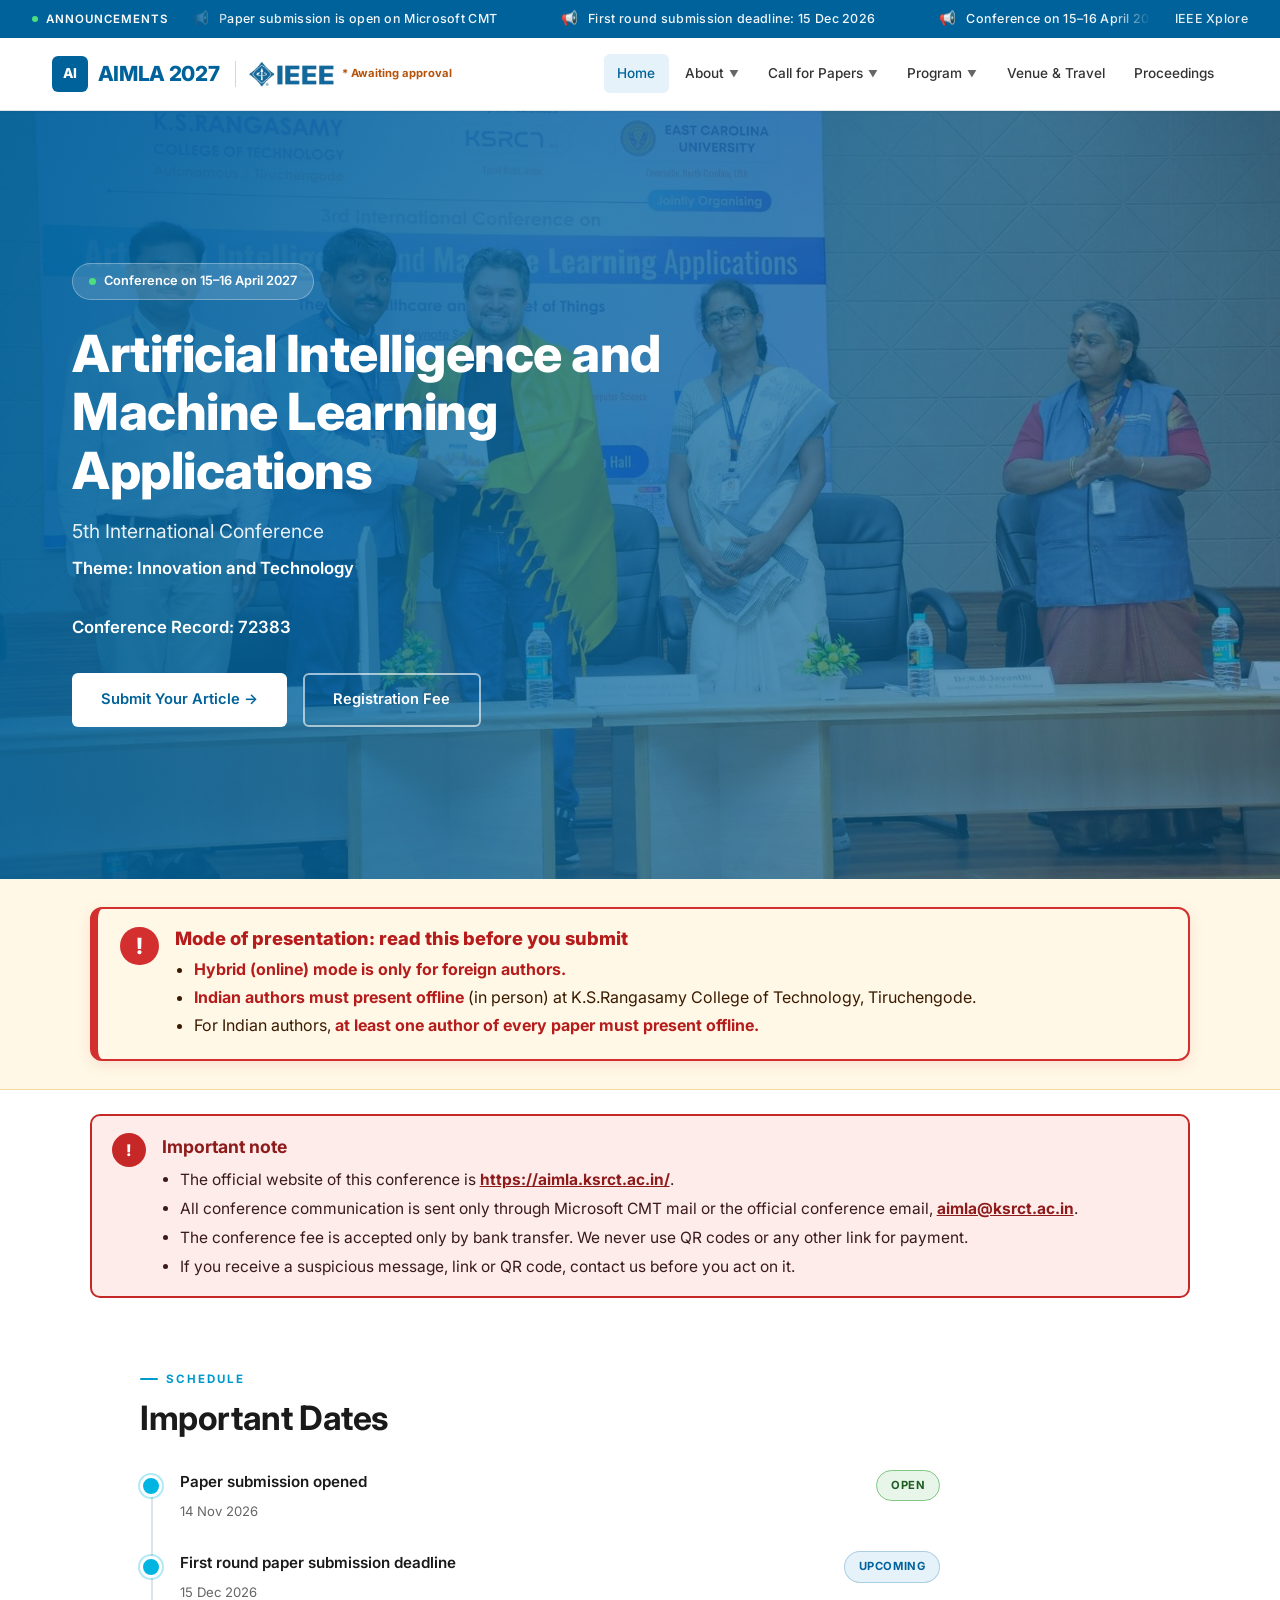
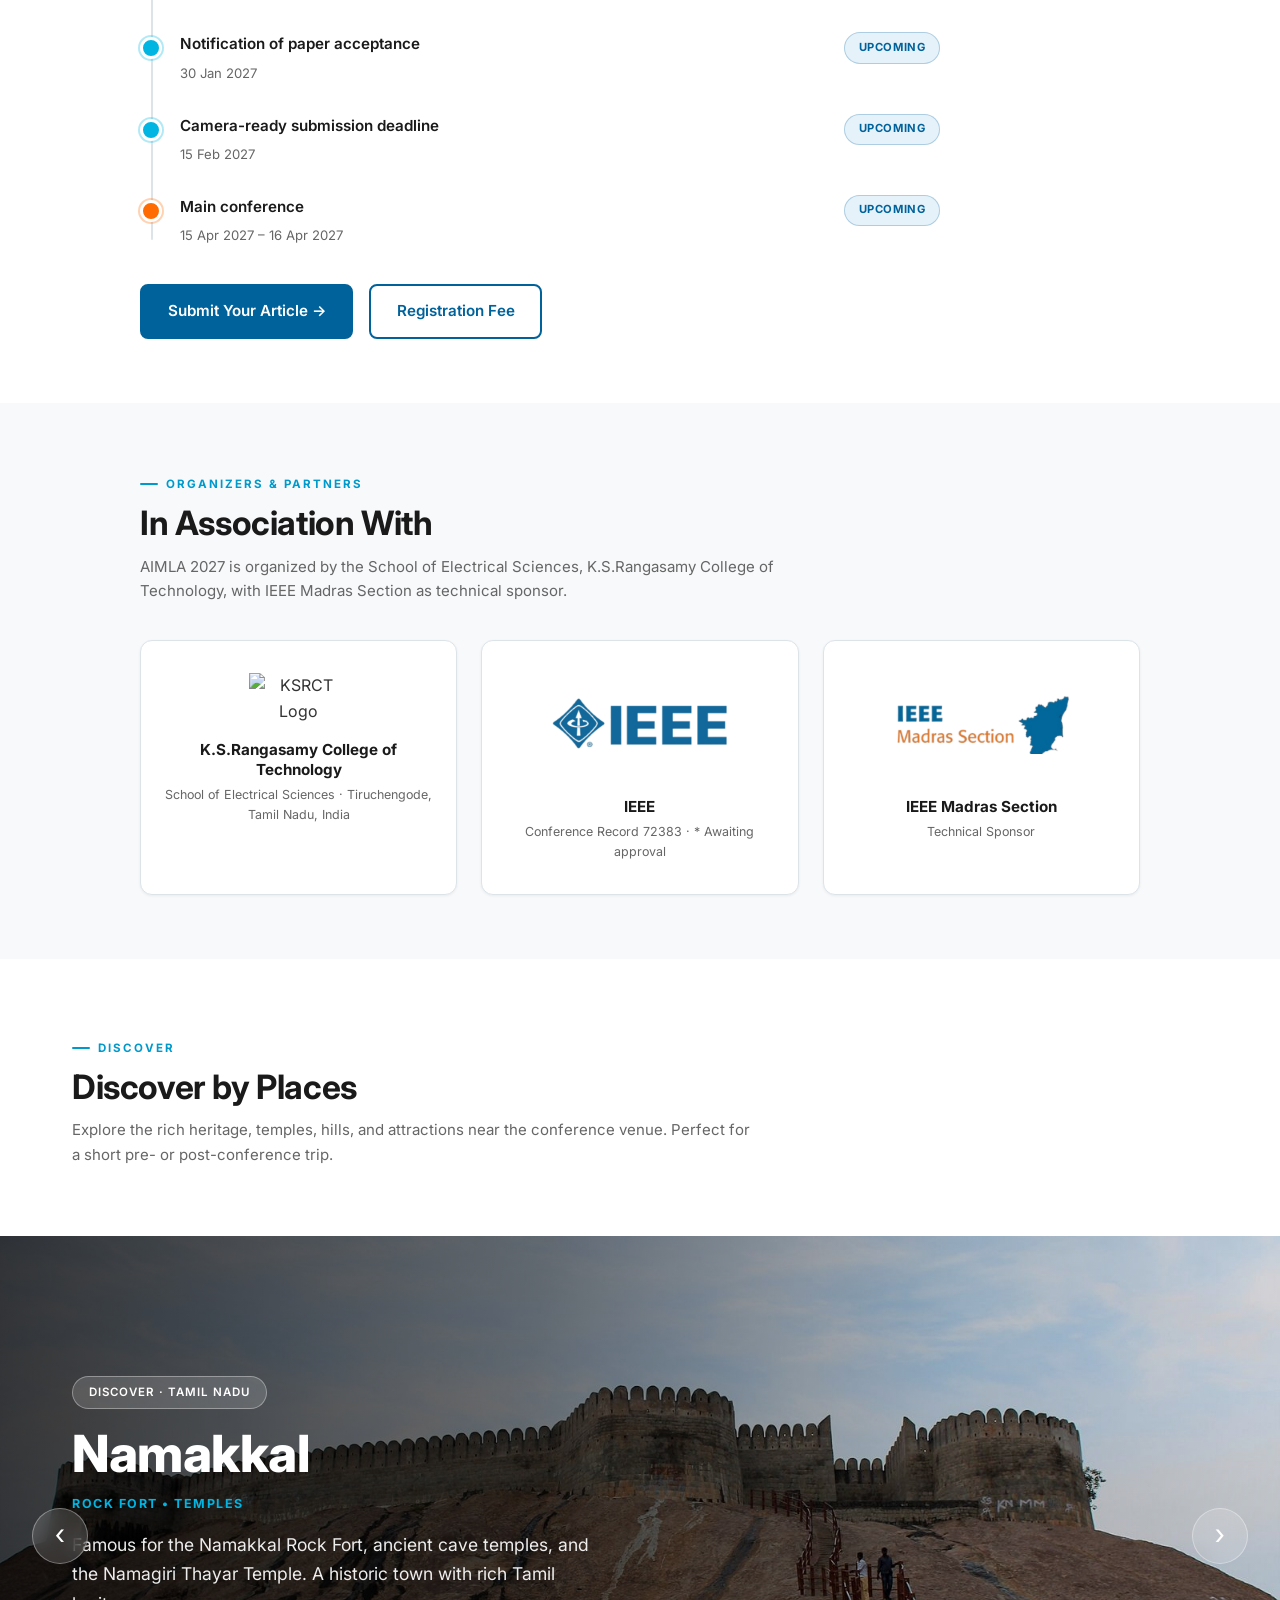
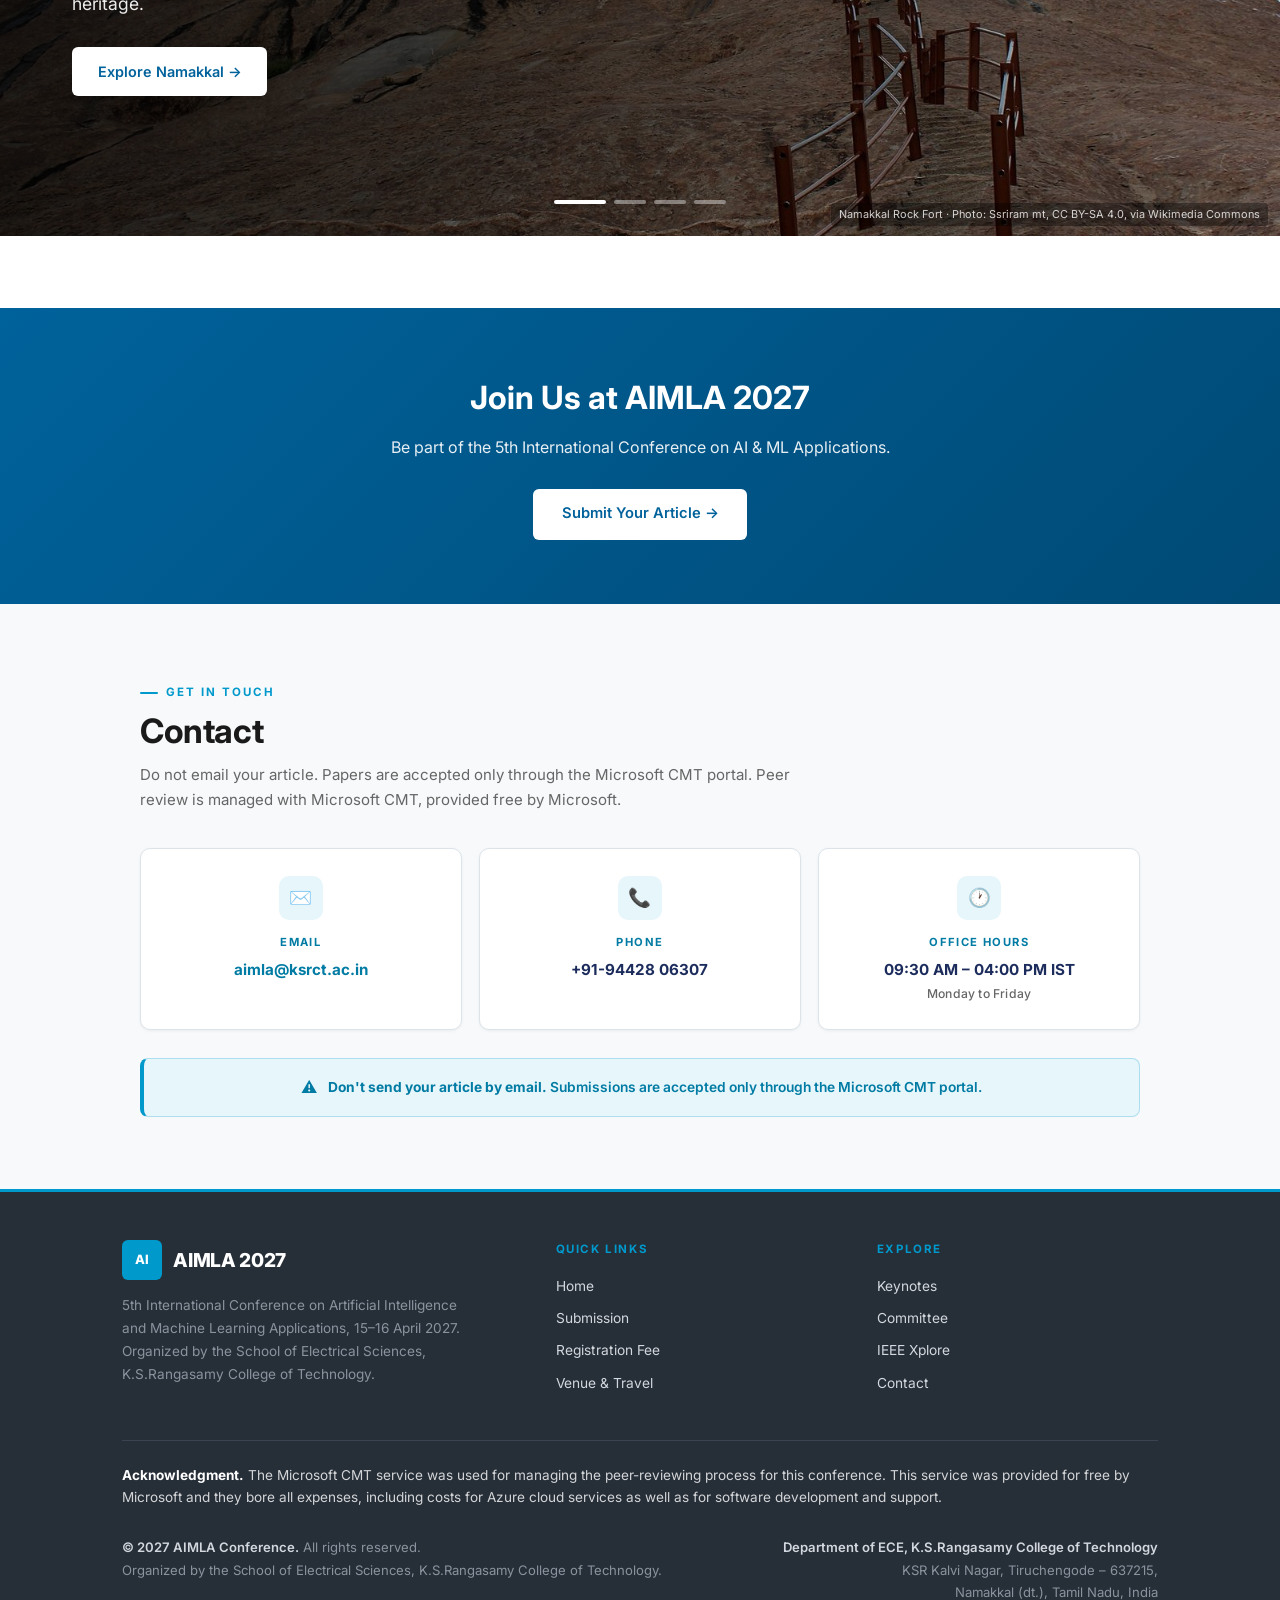
==== commit fa9c26b8: "Conference photos in banner, committee lists always open - Banner slideshow on every page uses 8 pho" ====
--- a/index.html
+++ b/index.html
@@ -97,10 +97,14 @@
     <!-- ===== HERO ===== -->
     <section class="hero" id="home">
         <div class="hero-bg">
-            <div class="slide active" style="background-image: url('https://images.unsplash.com/photo-1540575467063-178a50c2df87?w=1600&amp;q=80');"></div>
-            <div class="slide" style="background-image: url('https://images.unsplash.com/photo-1505373877841-8d25f7d46678?w=1600&amp;q=80');"></div>
-            <div class="slide" style="background-image: url('https://images.unsplash.com/photo-1515187029135-18ee286d815b?w=1600&amp;q=80');"></div>
-            <div class="slide" style="background-image: url('https://images.unsplash.com/photo-1475721027785-f74eccf877e2?w=1600&amp;q=80');"></div>
+            <div class="slide active" style="background-image: url('assets/img/hero/aimla-1.jpg');"></div>
+            <div class="slide" style="background-image: url('assets/img/hero/aimla-2.jpg');"></div>
+            <div class="slide" style="background-image: url('assets/img/hero/aimla-3.jpg');"></div>
+            <div class="slide" style="background-image: url('assets/img/hero/aimla-4.jpg');"></div>
+            <div class="slide" style="background-image: url('assets/img/hero/aimla-5.jpg');"></div>
+            <div class="slide" style="background-image: url('assets/img/hero/aimla-6.jpg');"></div>
+            <div class="slide" style="background-image: url('assets/img/hero/aimla-7.jpg');"></div>
+            <div class="slide" style="background-image: url('assets/img/hero/aimla-8.jpg');"></div>
         </div>
         <div class="hero-overlay"></div>
         <div class="hero-content">
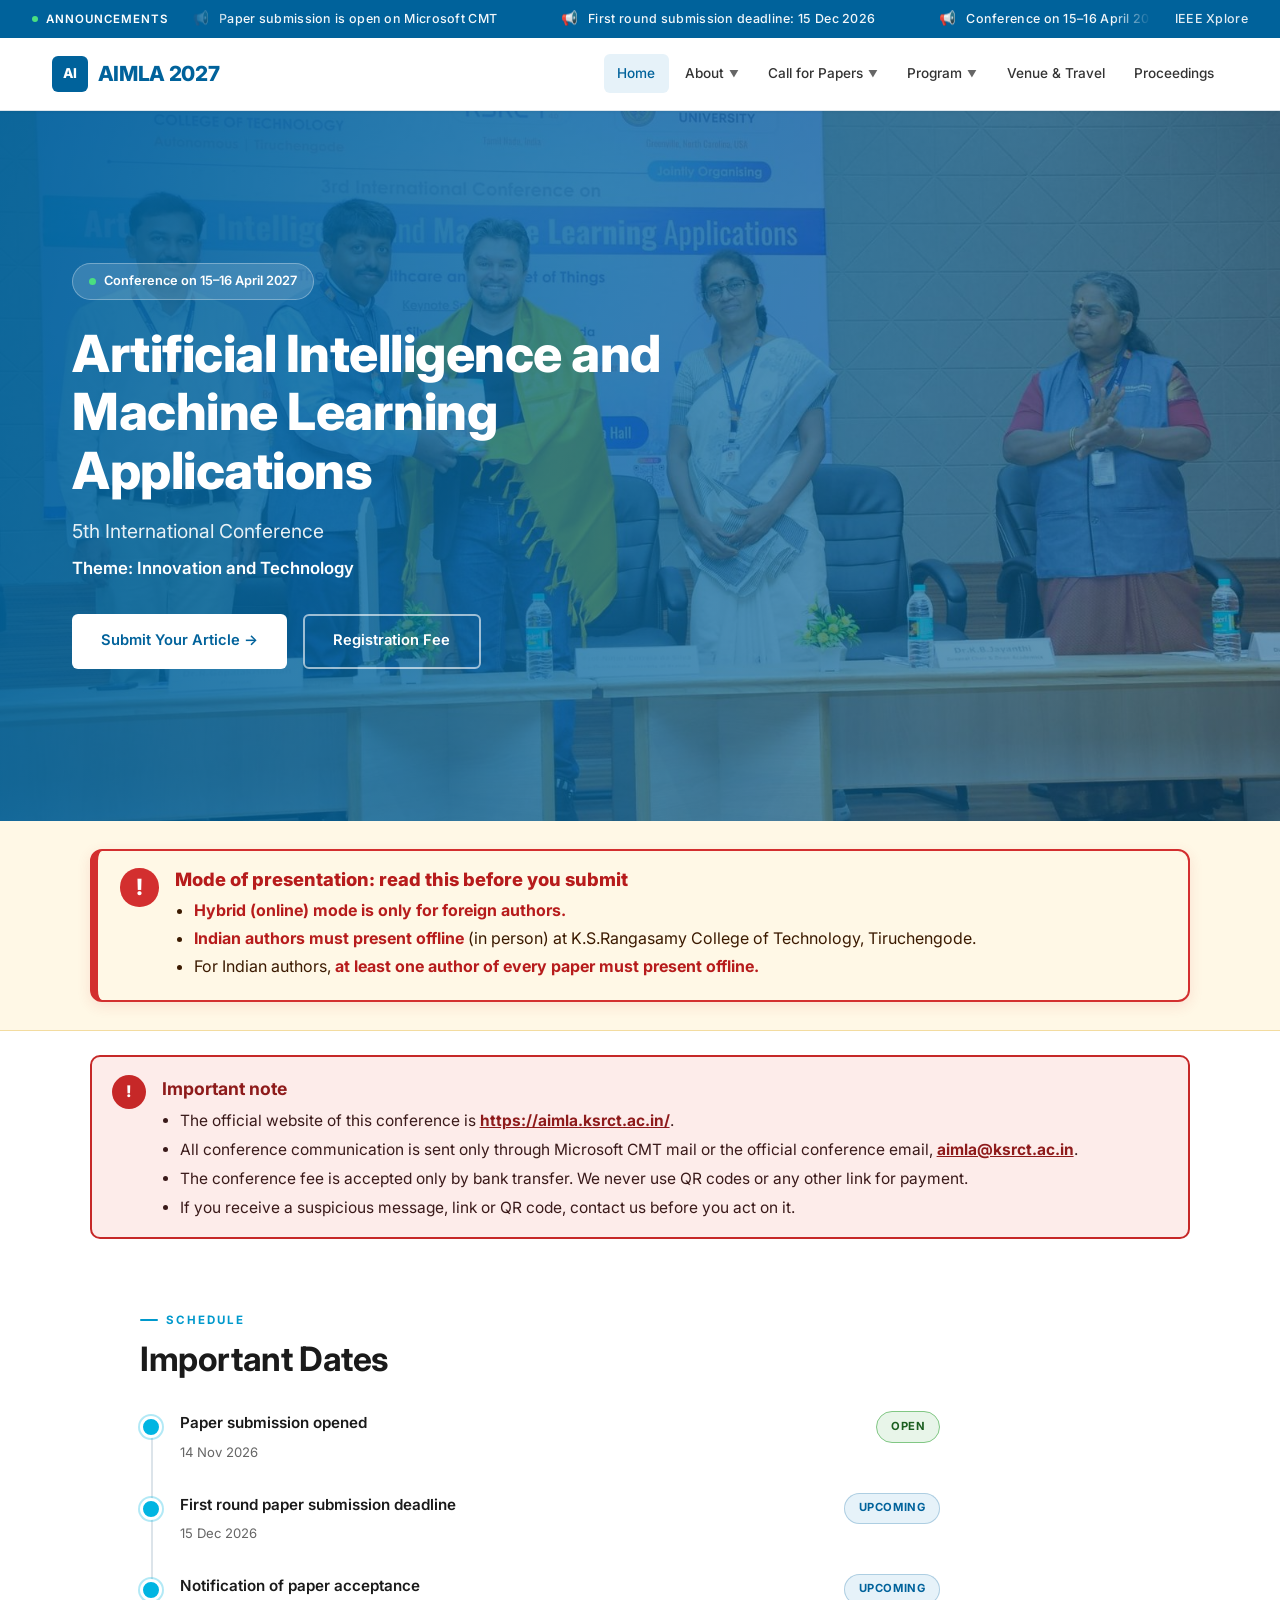
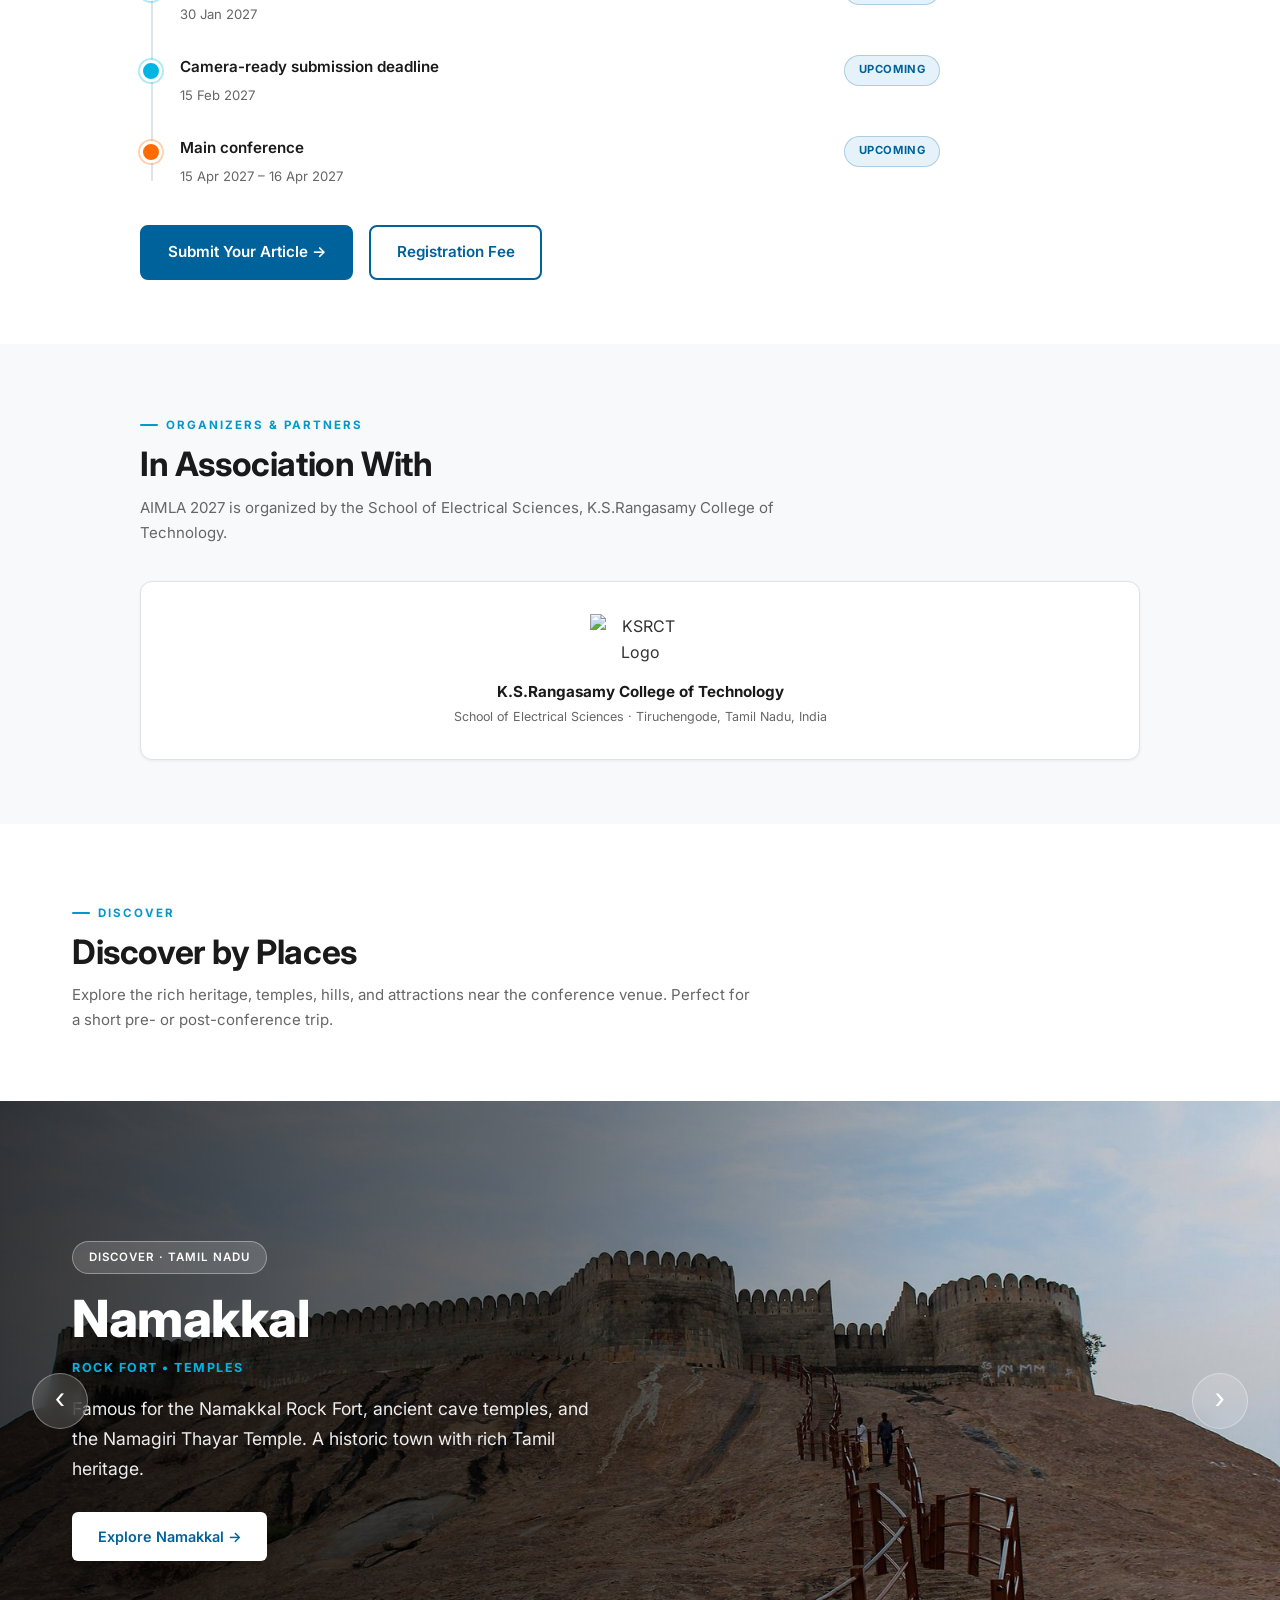
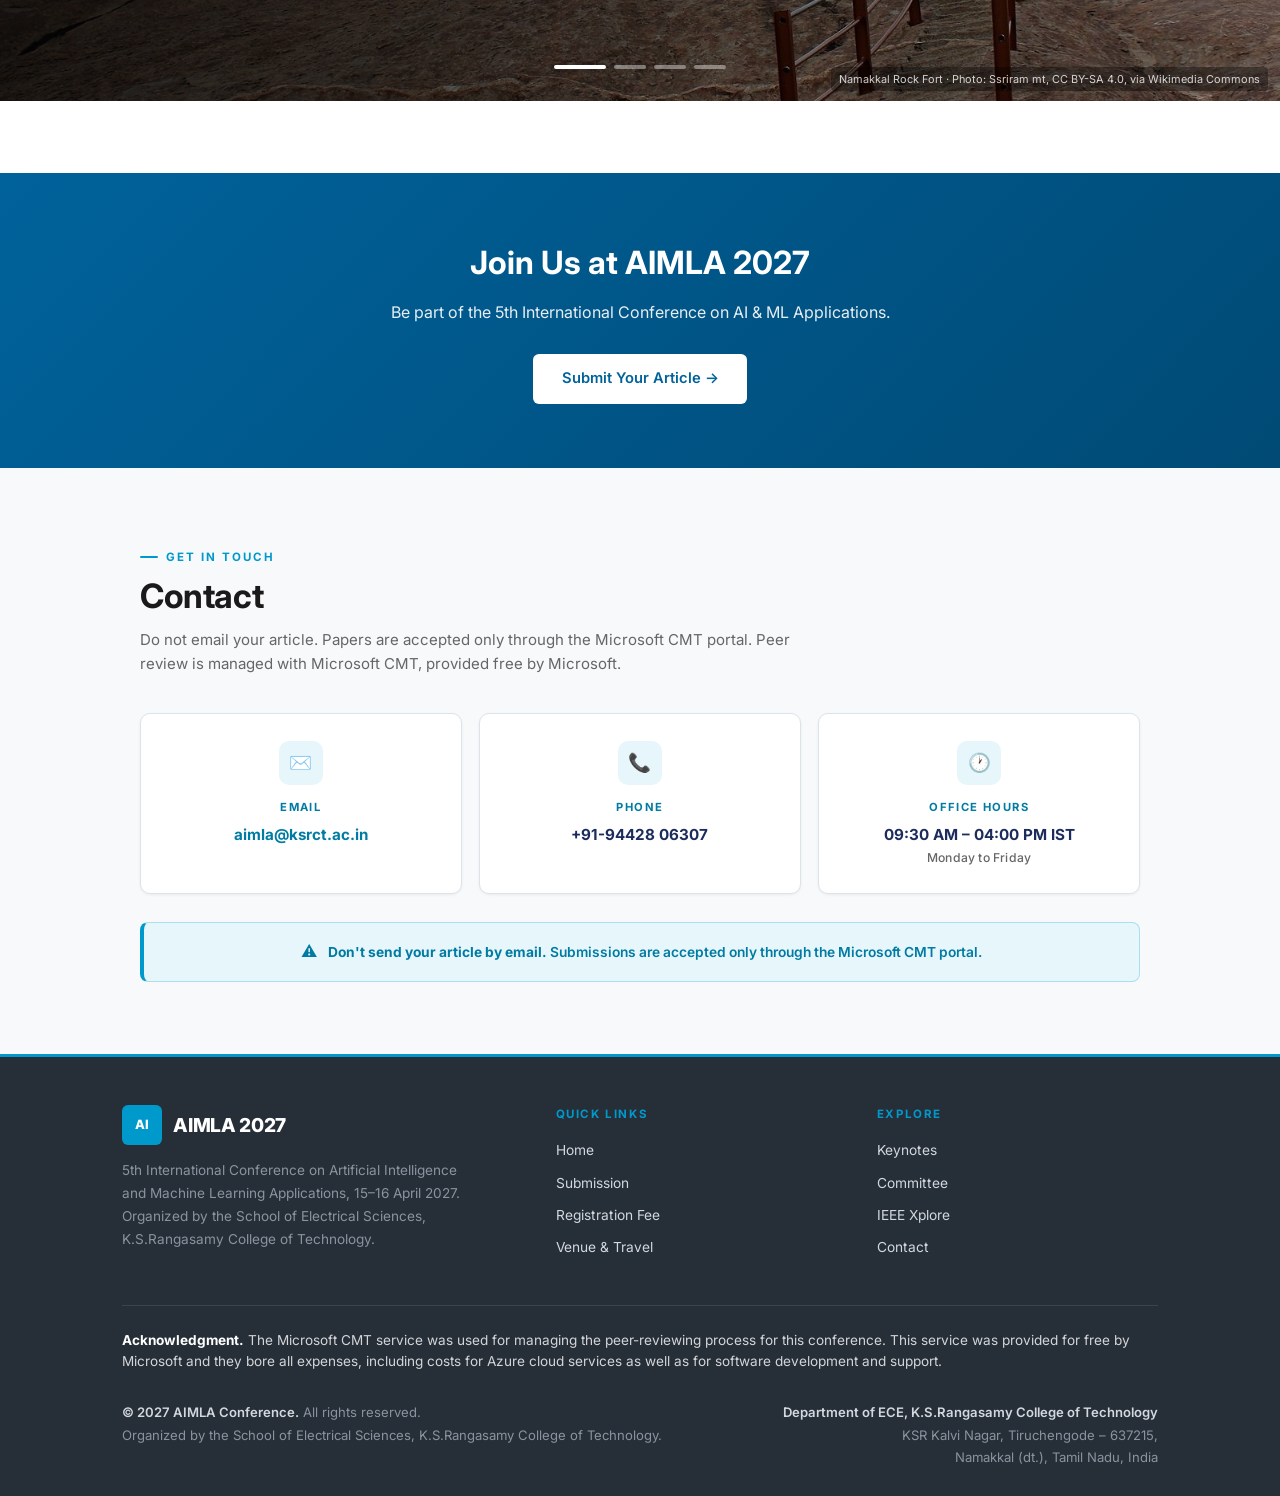
==== commit 34588c01: "Temporarily hide IEEE logo, conference record and publication policy Controlled by 'show_ieee' => fa" ====
--- a/index.html
+++ b/index.html
@@ -8,9 +8,9 @@
     <link rel="preconnect" href="https://fonts.googleapis.com">
     <link rel="preconnect" href="https://fonts.gstatic.com" crossorigin>
     <link href="https://fonts.googleapis.com/css2?family=Inter:wght@300;400;500;600;700;800&family=Playfair+Display:ital,wght@0,600;0,700;1,600&display=swap" rel="stylesheet">
-    <link rel="stylesheet" href="assets/css/site-header.css">
-    <link rel="stylesheet" href="assets/css/home.css">
-    <link rel="stylesheet" href="assets/css/site-footer.css">
+    <link rel="stylesheet" href="assets/css/site-header.css?v=1794645495">
+    <link rel="stylesheet" href="assets/css/home.css?v=1794646991">
+    <link rel="stylesheet" href="assets/css/site-footer.css?v=1794645495">
 </head>
 <body>
 
@@ -44,11 +44,7 @@
         <div class="nav-container">
             <a href="index.html" class="nav-logo">
                 <span class="logo-mark">AI</span>
-                AIMLA 2027                <span class="ieee-tag">
-                    <img src="assets/img/ieee-logo.png" alt="IEEE" class="ieee-mark">
-                    <span class="ieee-approval">* Awaiting approval</span>
-                </span>
-            </a>
+                AIMLA 2027            </a>
 
             <button class="mobile-toggle" onclick="toggleNav()" aria-label="Menu">☰</button>
 
@@ -115,7 +111,6 @@
                 <h1>Artificial Intelligence and Machine Learning Applications</h1>
                 <p class="subtitle">5th International Conference</p>
                 <p class="theme">Theme: Innovation and Technology</p>
-                <p class="theme">Conference Record: 72383</p>
                 <div class="hero-buttons">
                     <a href="callforpapers.html#submission" class="btn btn-primary">Submit Your Article →</a>
                     <a href="callforpapers.html#fees" class="btn btn-outline">Registration Fee</a>
@@ -213,23 +208,13 @@
         <div class="container">
             <div class="section-label">Organizers &amp; Partners</div>
             <h2 class="section-title">In Association With</h2>
-            <p class="section-desc">AIMLA 2027 is organized by the School of Electrical Sciences, K.S.Rangasamy College of Technology, with IEEE Madras Section as technical sponsor.</p>
+            <p class="section-desc">AIMLA 2027 is organized by the School of Electrical Sciences, K.S.Rangasamy College of Technology.</p>
 
             <div class="logo-grid">
                 <div class="logo-card">
                     <img src="https://static.wixstatic.com/media/8faa5b_3dc1d5462a7143ef912d4c96c3cba449~mv2.png/v1/fill/w_165,h_153,al_c,q_85/8faa5b_3dc1d5462a7143ef912d4c96c3cba449~mv2.png" alt="KSRCT Logo" loading="lazy">
                     <h3>K.S.Rangasamy College of Technology</h3>
                     <p>School of Electrical Sciences · Tiruchengode, Tamil Nadu, India</p>
-                </div>
-                <div class="logo-card">
-                    <img src="assets/img/ieee-logo.png" alt="IEEE Logo" class="wide-logo" loading="lazy">
-                    <h3>IEEE</h3>
-                    <p>Conference Record 72383 · * Awaiting approval</p>
-                </div>
-                <div class="logo-card">
-                    <img src="assets/img/ieee-madras-section.png" alt="IEEE Madras Section" class="wide-logo" loading="lazy">
-                    <h3>IEEE Madras Section</h3>
-                    <p>Technical Sponsor</p>
                 </div>
             </div>
         </div>
@@ -336,7 +321,7 @@
         </div>
     </section>
 
-    <script src="assets/script/home.js"></script>
+    <script src="assets/script/home.js?v=1794645495"></script>
     <!-- ===== CONTACT ===== -->
     <main class="main-content" id="contact">
         <div class="container">
@@ -416,6 +401,6 @@
         </div>
     </footer>
 
-    <script src="assets/script/site.js"></script>
+    <script src="assets/script/site.js?v=1794645495"></script>
 </body>
 </html>
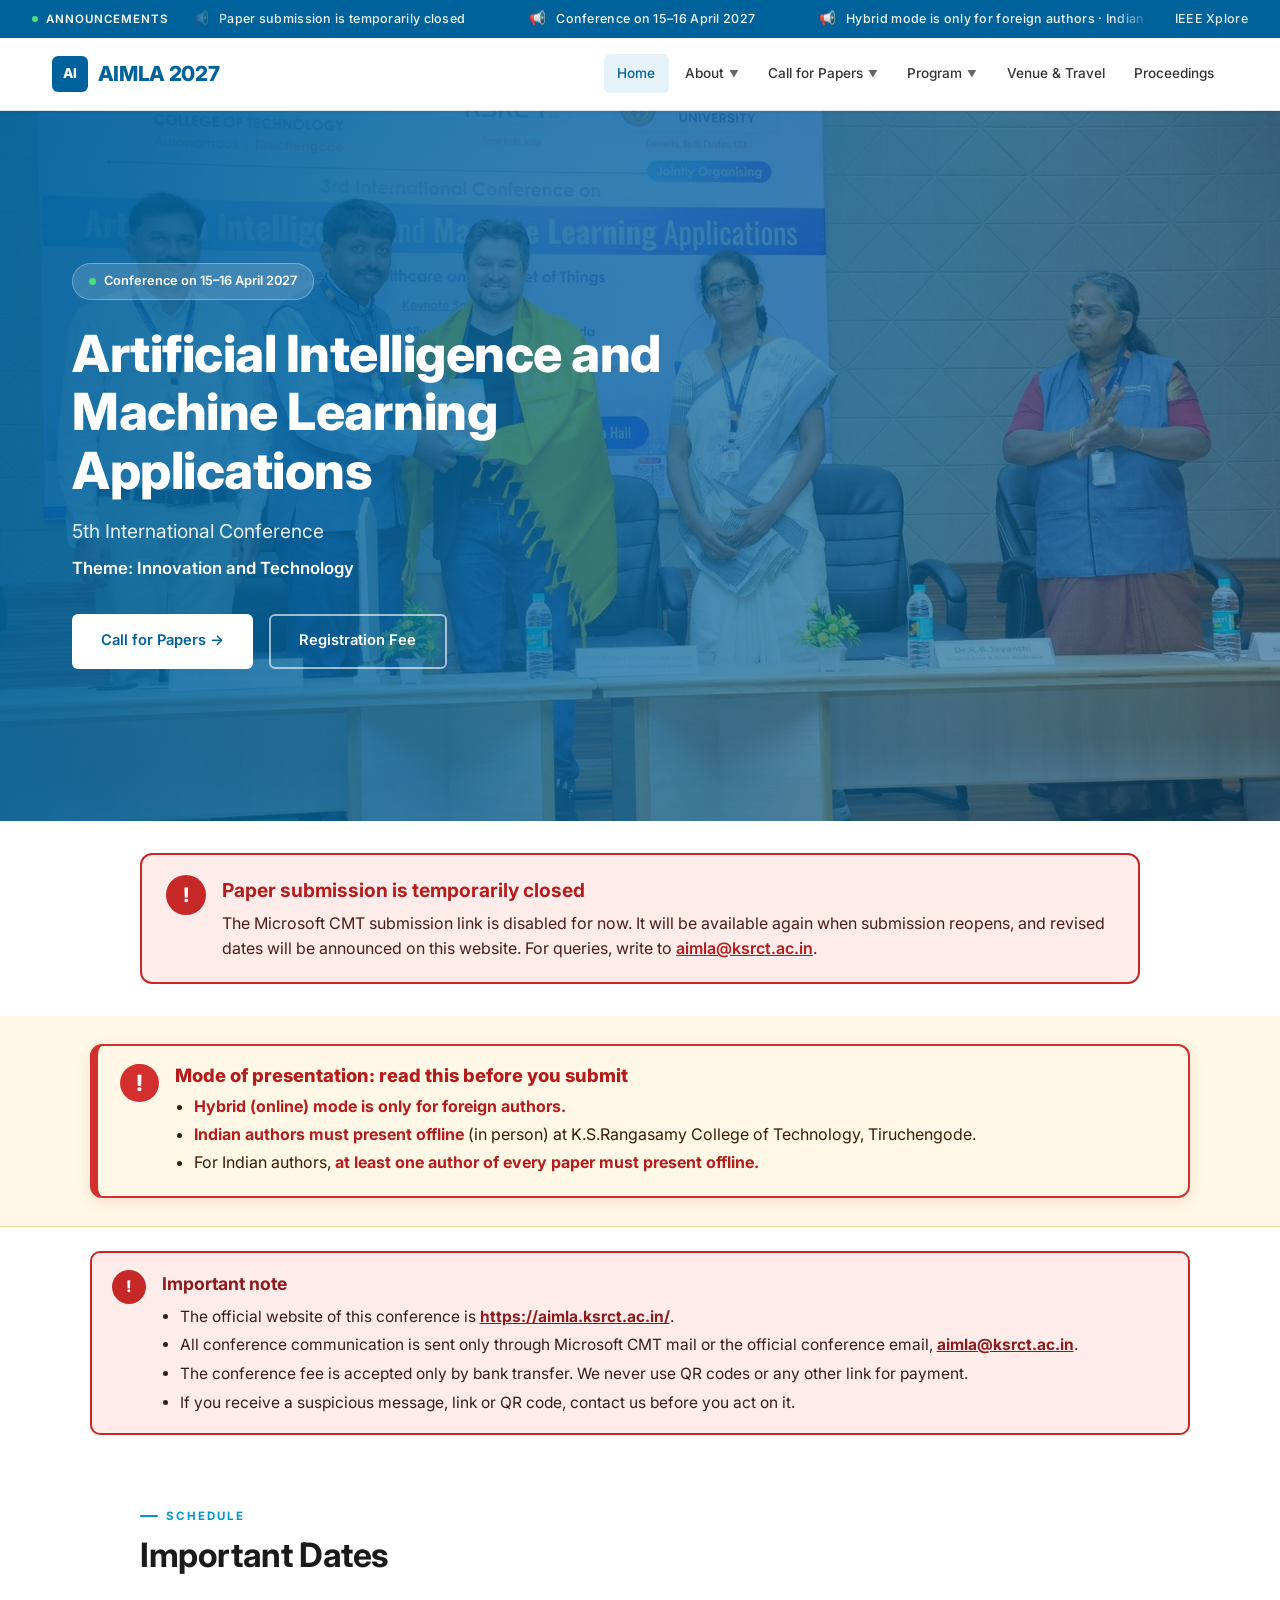
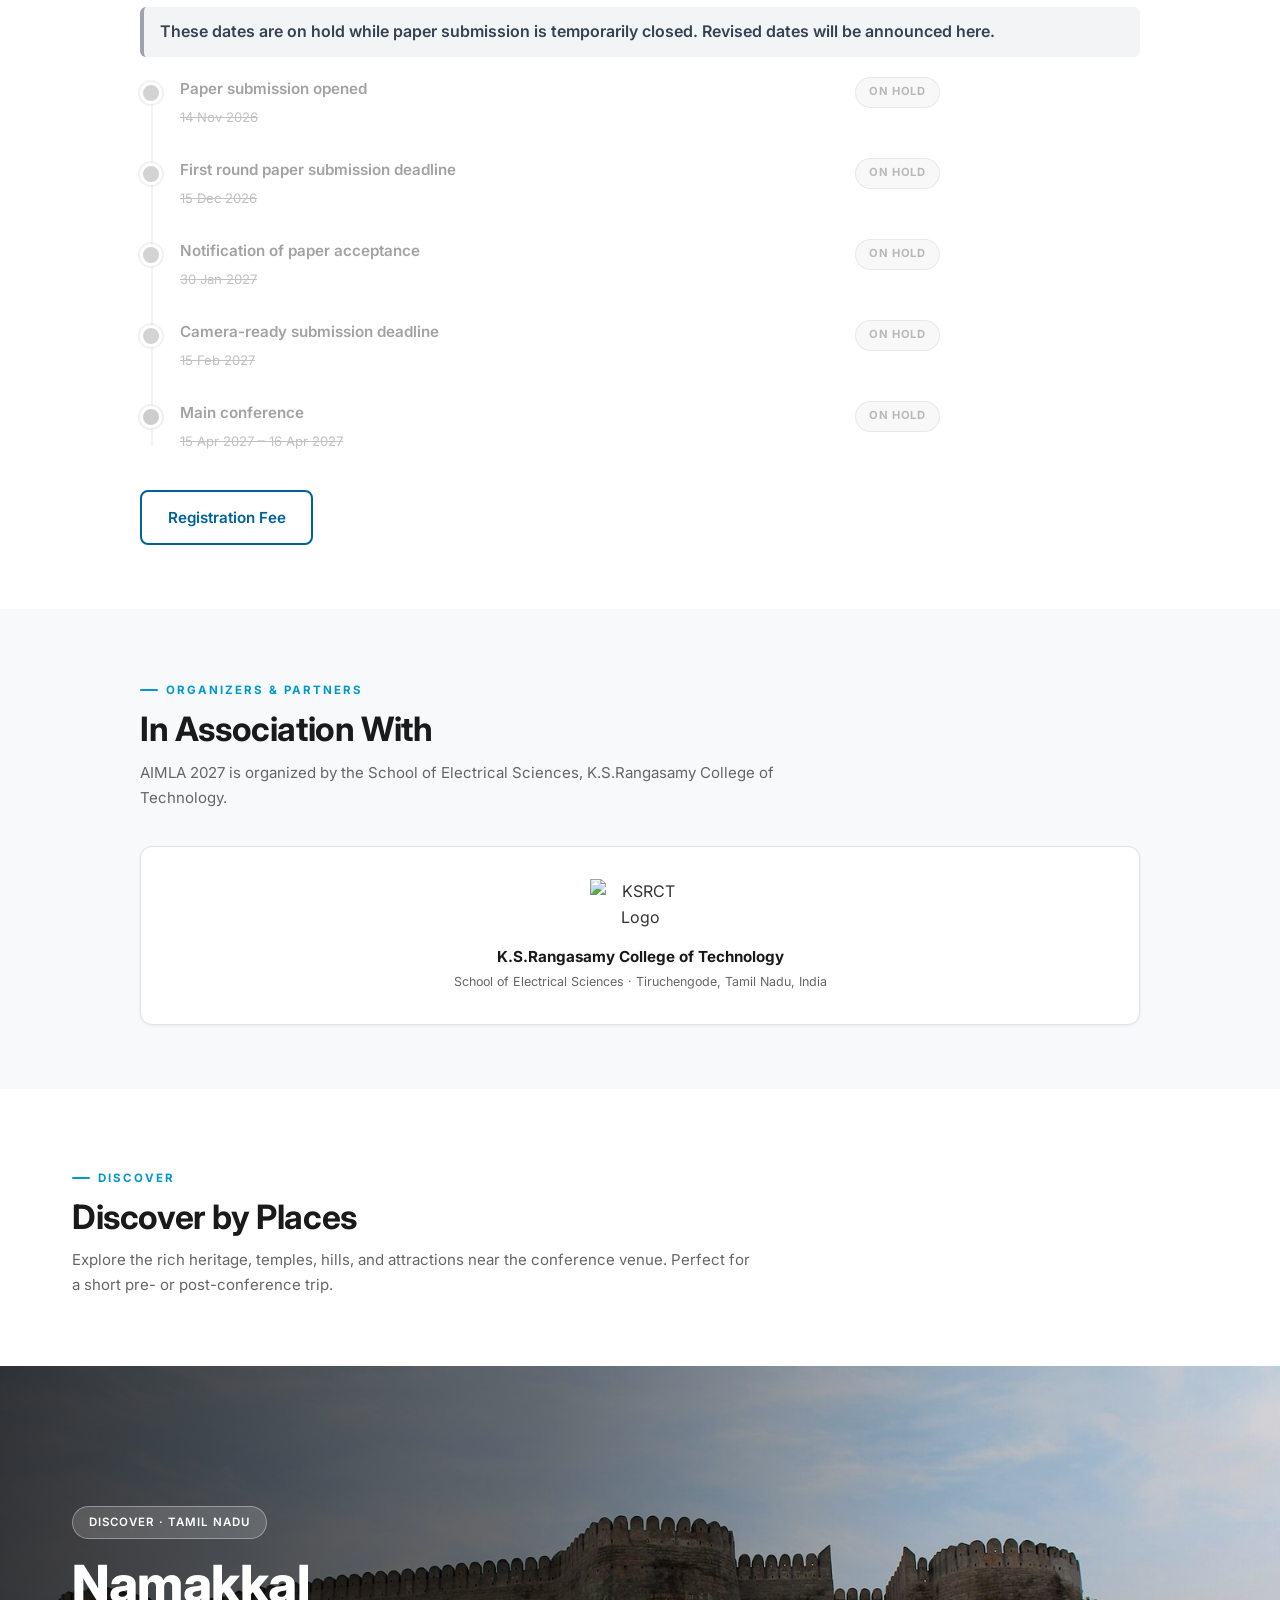
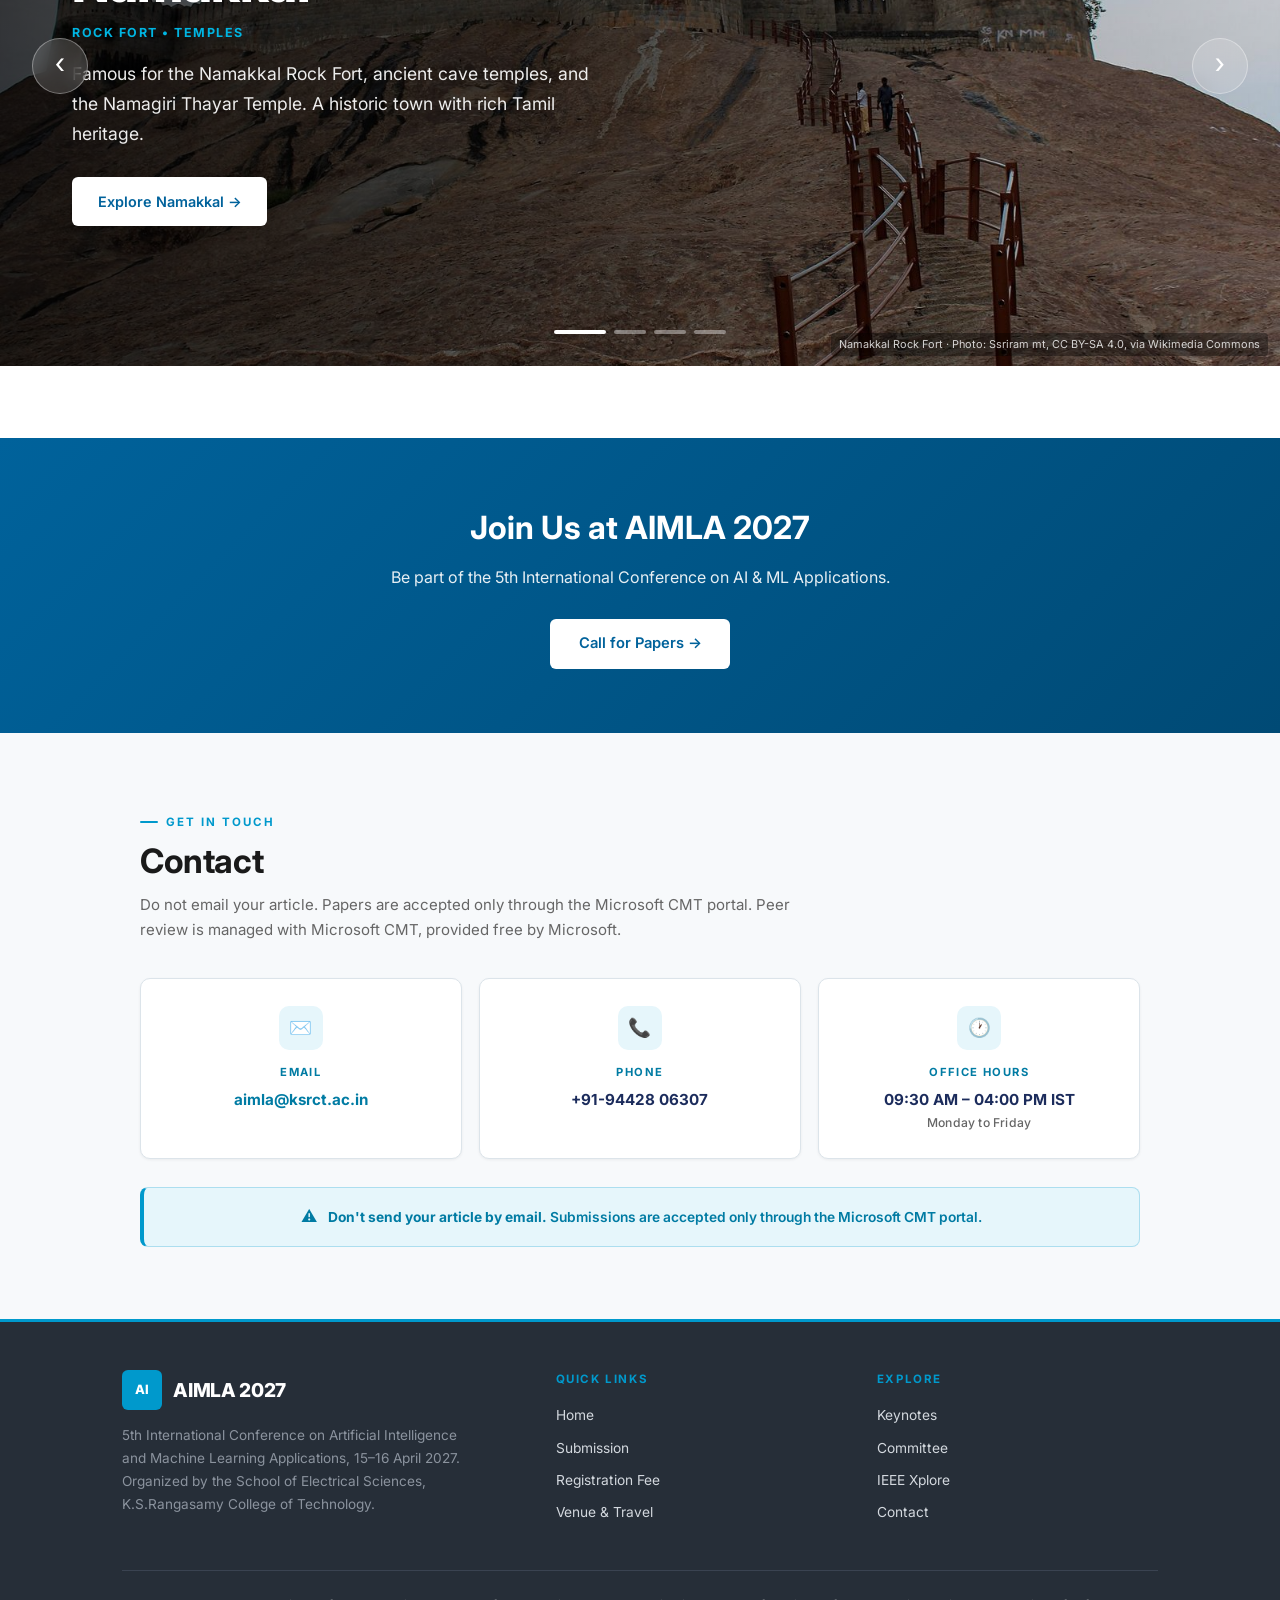
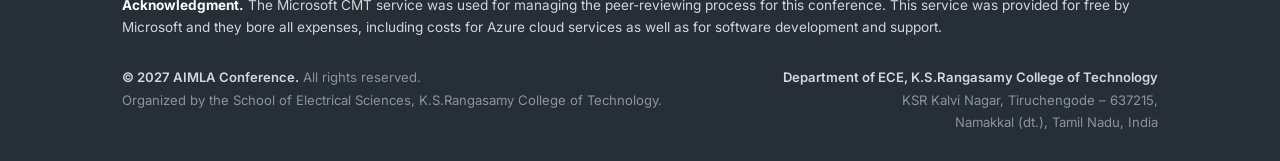
==== commit 8775466a: "Temporarily close paper submission 'submission_paused' => true in includes/config.php: CMT link remo" ====
--- a/index.html
+++ b/index.html
@@ -8,7 +8,7 @@
     <link rel="preconnect" href="https://fonts.googleapis.com">
     <link rel="preconnect" href="https://fonts.gstatic.com" crossorigin>
     <link href="https://fonts.googleapis.com/css2?family=Inter:wght@300;400;500;600;700;800&family=Playfair+Display:ital,wght@0,600;0,700;1,600&display=swap" rel="stylesheet">
-    <link rel="stylesheet" href="assets/css/site-header.css?v=1794645495">
+    <link rel="stylesheet" href="assets/css/site-header.css?v=1795493074">
     <link rel="stylesheet" href="assets/css/home.css?v=1794646991">
     <link rel="stylesheet" href="assets/css/site-footer.css?v=1794645495">
 </head>
@@ -20,14 +20,12 @@
 
         <div class="marquee-wrap" aria-label="Announcements">
             <div class="marquee-track">
-                <span>Paper submission is open on Microsoft CMT</span>
-                <span>First round submission deadline: 15 Dec 2026</span>
+                <span>Paper submission is temporarily closed</span>
                 <span>Conference on 15–16 April 2027</span>
                 <span>Hybrid mode is only for foreign authors · Indian authors must present offline</span>
                 <span>Submit only via Microsoft CMT portal</span>
                 <!-- duplicate for seamless loop -->
-                <span aria-hidden="true">Paper submission is open on Microsoft CMT</span>
-                <span aria-hidden="true">First round submission deadline: 15 Dec 2026</span>
+                <span aria-hidden="true">Paper submission is temporarily closed</span>
                 <span aria-hidden="true">Conference on 15–16 April 2027</span>
                 <span aria-hidden="true">Hybrid mode is only for foreign authors · Indian authors must present offline</span>
                 <span aria-hidden="true">Submit only via Microsoft CMT portal</span>
@@ -112,12 +110,23 @@
                 <p class="subtitle">5th International Conference</p>
                 <p class="theme">Theme: Innovation and Technology</p>
                 <div class="hero-buttons">
-                    <a href="callforpapers.html#submission" class="btn btn-primary">Submit Your Article →</a>
+                    <a href="callforpapers.html#submission" class="btn btn-primary">Call for Papers →</a>
                     <a href="callforpapers.html#fees" class="btn btn-outline">Registration Fee</a>
                 </div>
             </div>
         </div>
     </section>
+
+    <section class="paused-notice-wrap" id="submission-status">
+        <div class="paused-notice" role="status">
+            <span class="paused-icon" aria-hidden="true">!</span>
+            <div>
+                <h3>Paper submission is temporarily closed</h3>
+                <p>The Microsoft CMT submission link is disabled for now. It will be available again when submission reopens, and revised dates will be announced on this website. For queries, write to <a href="mailto:aimla@ksrct.ac.in">aimla@ksrct.ac.in</a>.</p>
+            </div>
+        </div>
+    </section>
+
 
     <!-- ===== MODE OF PRESENTATION ===== -->
     <section class="mode-notice-wrap" id="presentation-mode">
@@ -154,14 +163,15 @@
         <div class="container">
             <div class="section-label">Schedule</div>
             <h2 class="section-title">Important Dates</h2>
-            <div class="timeline">
+            <p class="dates-hold-note">These dates are on hold while paper submission is temporarily closed. Revised dates will be announced here.</p>
+            <div class="timeline washed" aria-disabled="true">
                 <div class="timeline-item">
                     <div class="timeline-dot teal"></div>
                     <div class="timeline-content">
                         <h4>Paper submission opened</h4>
                         <span class="date">14 Nov 2026</span>
                     </div>
-                    <span class="status-badge open">Open</span>
+                    <span class="status-badge tba">On hold</span>
                 </div>
                 <div class="timeline-item">
                     <div class="timeline-dot teal"></div>
@@ -169,7 +179,7 @@
                         <h4>First round paper submission deadline</h4>
                         <span class="date">15 Dec 2026</span>
                     </div>
-                    <span class="status-badge upcoming">Upcoming</span>
+                    <span class="status-badge tba">On hold</span>
                 </div>
                 <div class="timeline-item">
                     <div class="timeline-dot teal"></div>
@@ -177,7 +187,7 @@
                         <h4>Notification of paper acceptance</h4>
                         <span class="date">30 Jan 2027</span>
                     </div>
-                    <span class="status-badge upcoming">Upcoming</span>
+                    <span class="status-badge tba">On hold</span>
                 </div>
                 <div class="timeline-item">
                     <div class="timeline-dot teal"></div>
@@ -185,7 +195,7 @@
                         <h4>Camera-ready submission deadline</h4>
                         <span class="date">15 Feb 2027</span>
                     </div>
-                    <span class="status-badge upcoming">Upcoming</span>
+                    <span class="status-badge tba">On hold</span>
                 </div>
                 <div class="timeline-item">
                     <div class="timeline-dot orange"></div>
@@ -193,11 +203,10 @@
                         <h4>Main conference</h4>
                         <span class="date">15 Apr 2027 – 16 Apr 2027</span>
                     </div>
-                    <span class="status-badge upcoming">Upcoming</span>
+                    <span class="status-badge tba">On hold</span>
                 </div>
             </div>
             <div class="dates-actions">
-                <a href="callforpapers.html#submission" class="action-btn primary">Submit Your Article →</a>
                 <a href="callforpapers.html#fees" class="action-btn outline">Registration Fee</a>
             </div>
         </div>
@@ -317,7 +326,7 @@
         <div class="container">
             <h2>Join Us at AIMLA 2027</h2>
             <p>Be part of the 5th International Conference on AI &amp; ML Applications.</p>
-            <a href="callforpapers.html#submission" class="btn btn-primary">Submit Your Article →</a>
+            <a href="callforpapers.html#submission" class="btn btn-primary">Call for Papers →</a>
         </div>
     </section>
 
--- a/assets/css/site-header.css
+++ b/assets/css/site-header.css
@@ -449,3 +449,15 @@
 .important-note li + li { margin-top: 0.3rem; }
 .important-note a { color: #8e1b1b; font-weight: 700; word-break: break-word; }
 @media (max-width: 600px) { .important-note { padding: 0.9rem; gap: 0.7rem; } .important-note ul { font-size: 0.92rem; } }
+
+/* ===== SUBMISSION TEMPORARILY CLOSED (config: submission_paused) ===== */
+.paused-notice-wrap { padding: 2rem 2rem; background: var(--bg-white, #fff); }
+.paused-notice { max-width: 1000px; margin: 0 auto; display: flex; gap: 1rem; align-items: flex-start; background: #fdecea; border: 2px solid #c62828; border-radius: 12px; padding: 1.25rem 1.5rem; }
+.paused-icon { flex: none; width: 2.5rem; height: 2.5rem; border-radius: 50%; background: #c62828; color: #fff; display: flex; align-items: center; justify-content: center; font-size: 1.25rem; font-weight: 800; }
+.paused-notice h3 { margin: 0 0 0.35rem; color: #b71c1c; font-size: 1.2rem; }
+.paused-notice p { margin: 0; color: #4a1c1c; line-height: 1.6; }
+.paused-notice a { color: #b71c1c; font-weight: 600; }
+.timeline.washed { opacity: 0.4; filter: grayscale(1); pointer-events: none; user-select: none; }
+.timeline.washed .date { text-decoration: line-through; }
+.dates-hold-note { margin: 0 0 1.25rem; padding: 0.75rem 1rem; background: #f3f4f6; border-left: 4px solid #9ca3af; border-radius: 6px; color: #374151; font-weight: 600; }
+@media (max-width: 600px) { .paused-notice-wrap { padding: 1.5rem 1.25rem; } .paused-notice { padding: 1rem; } }
